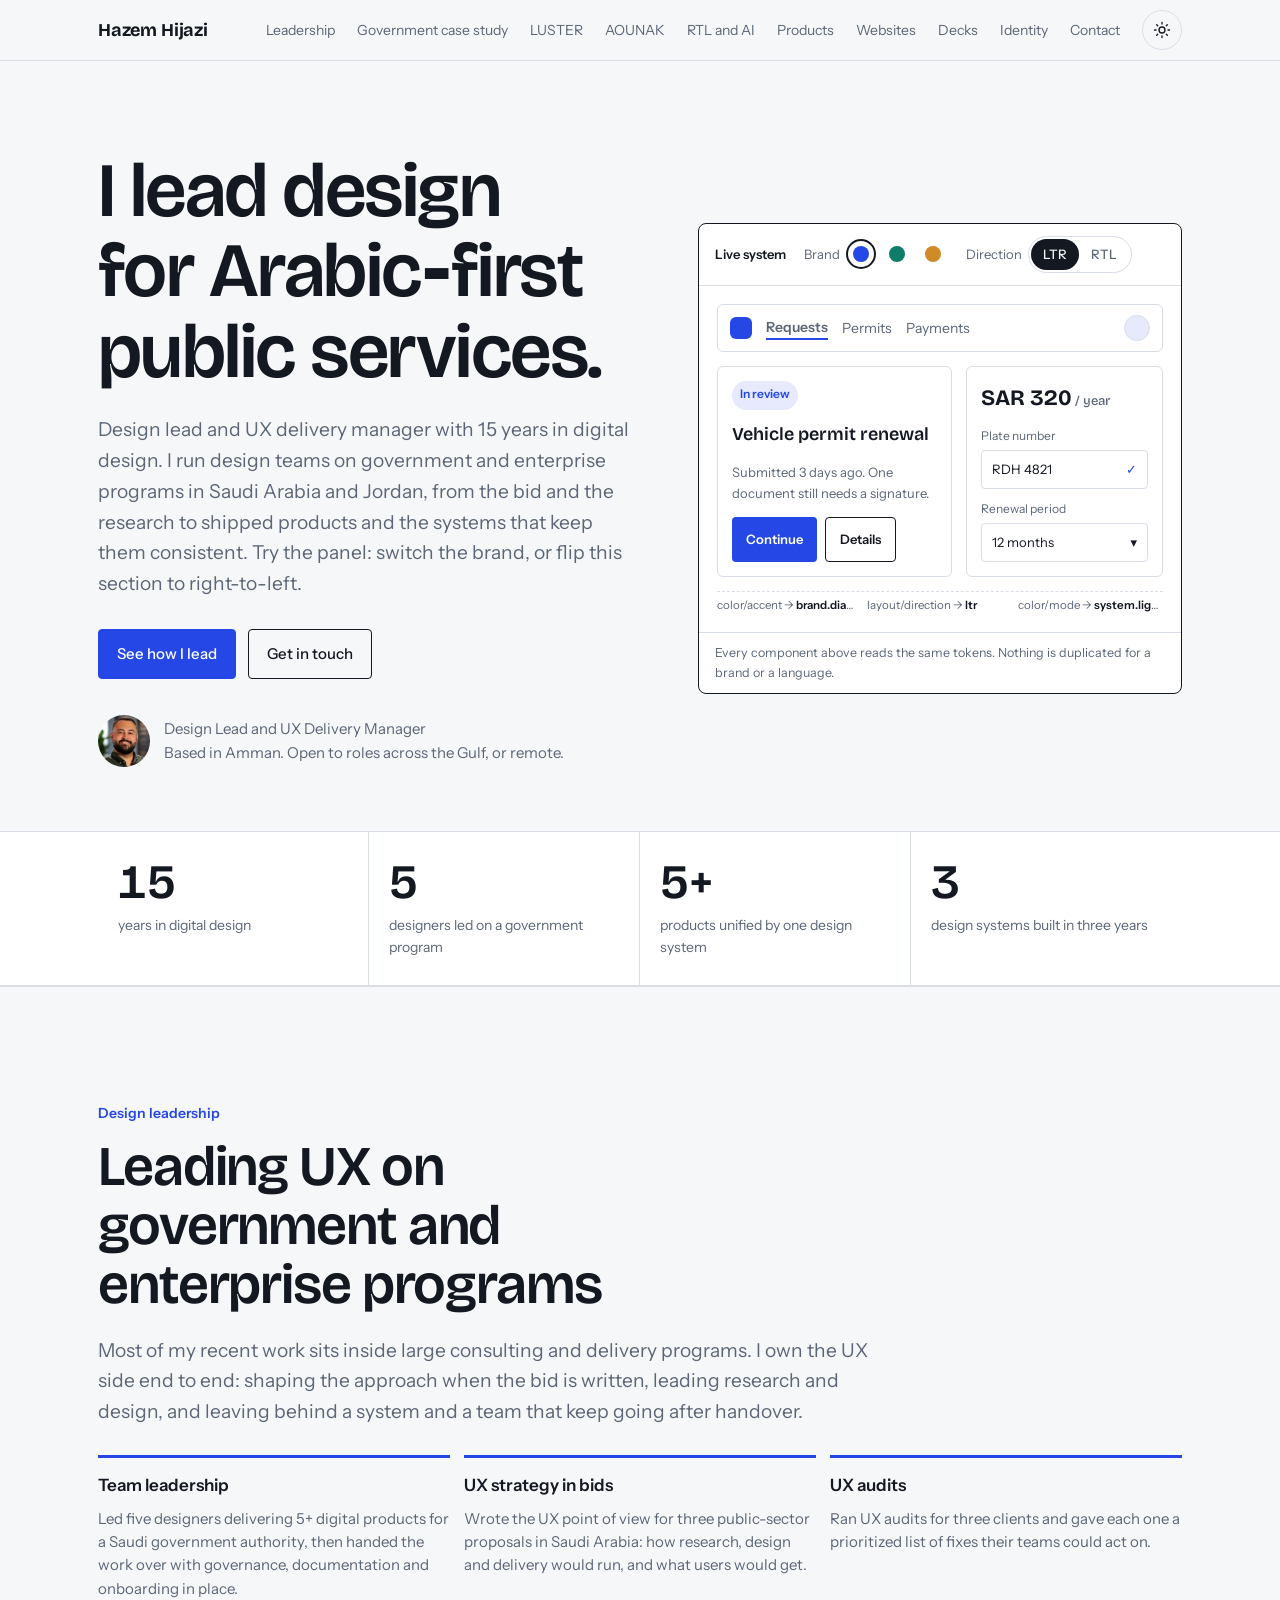
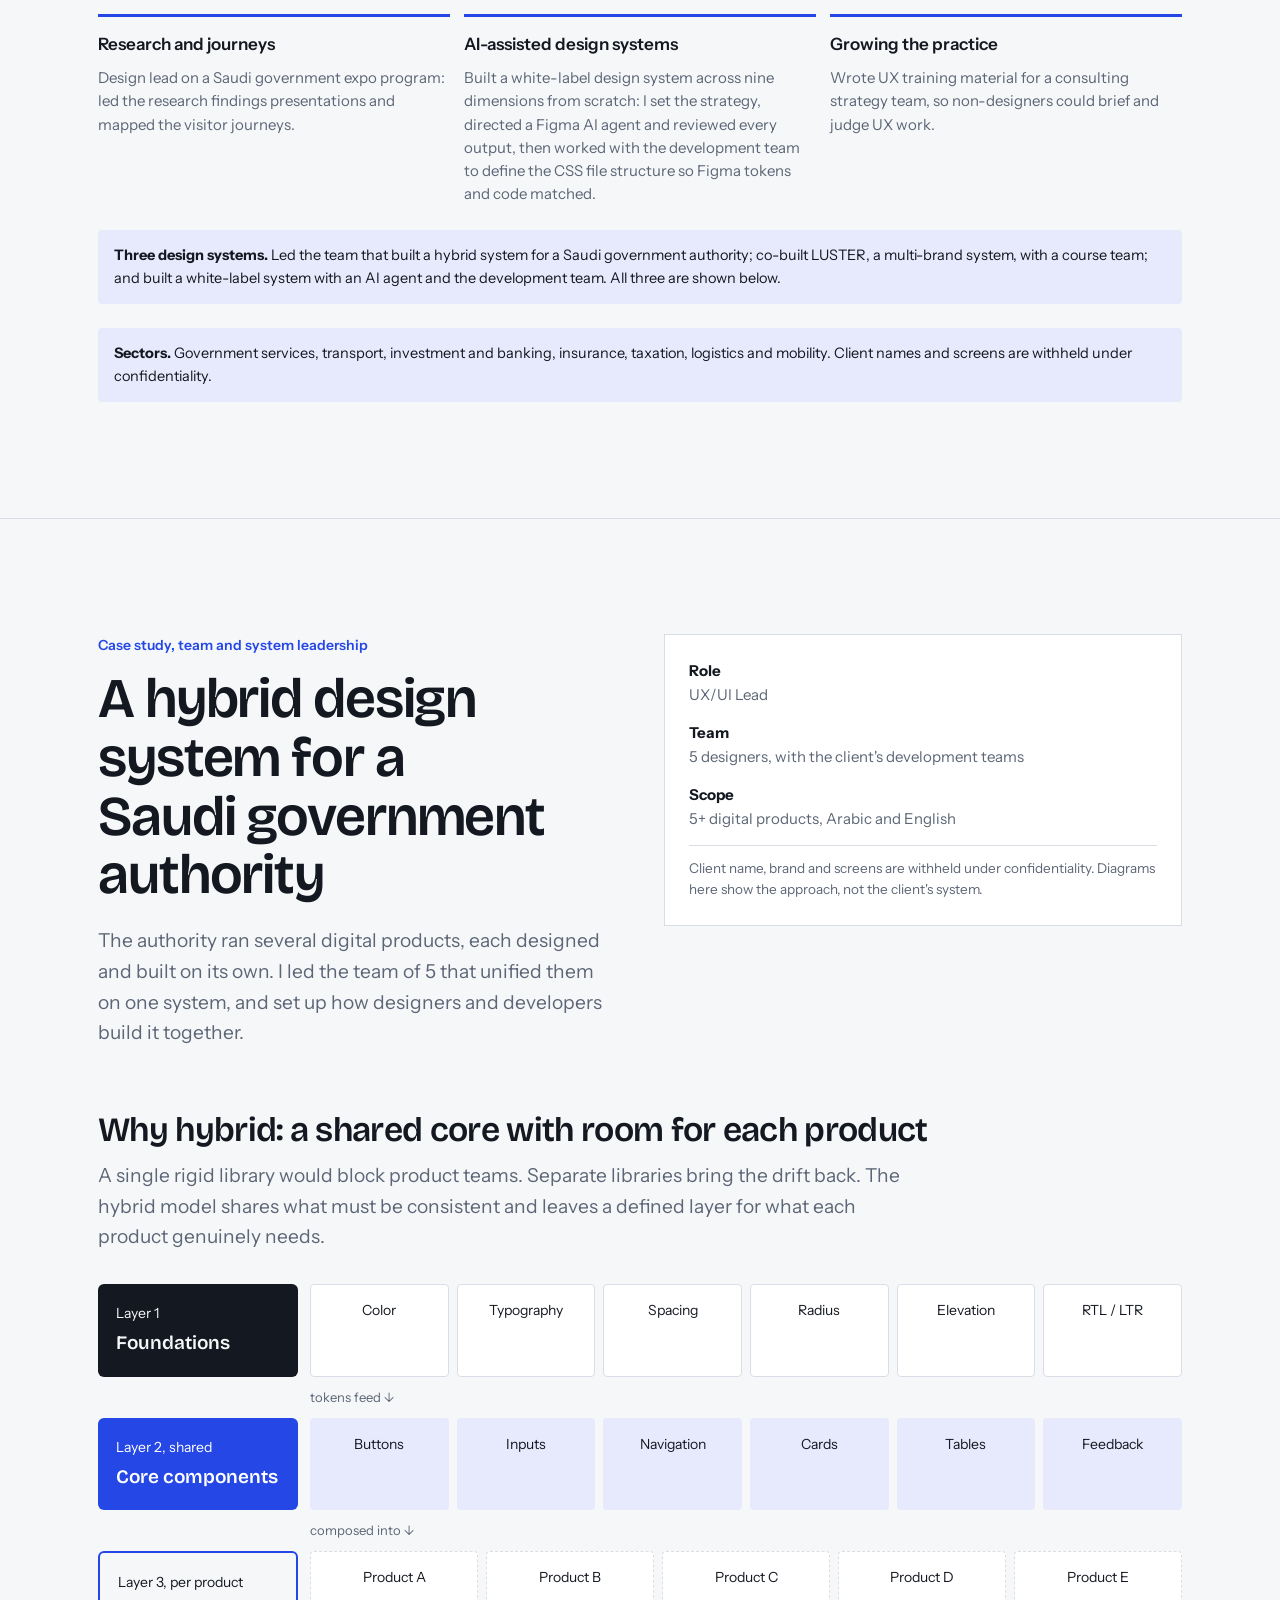
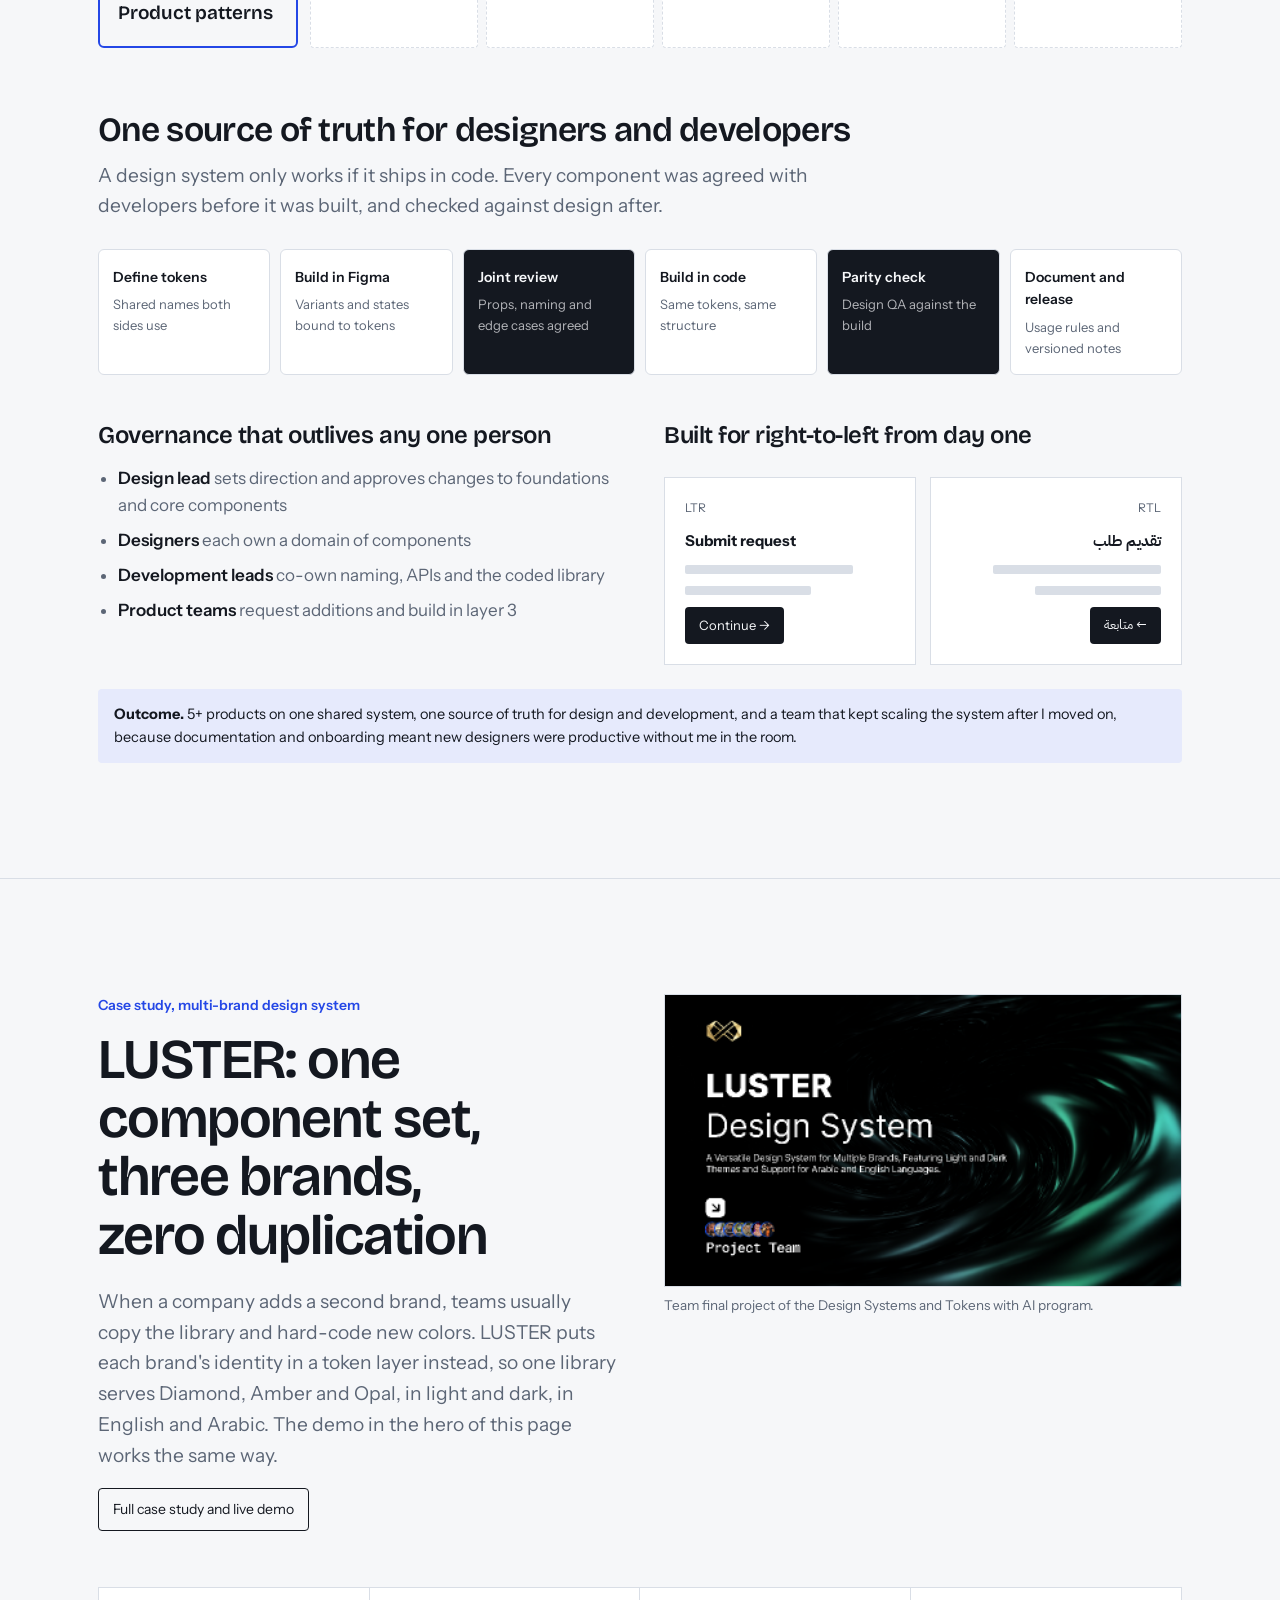
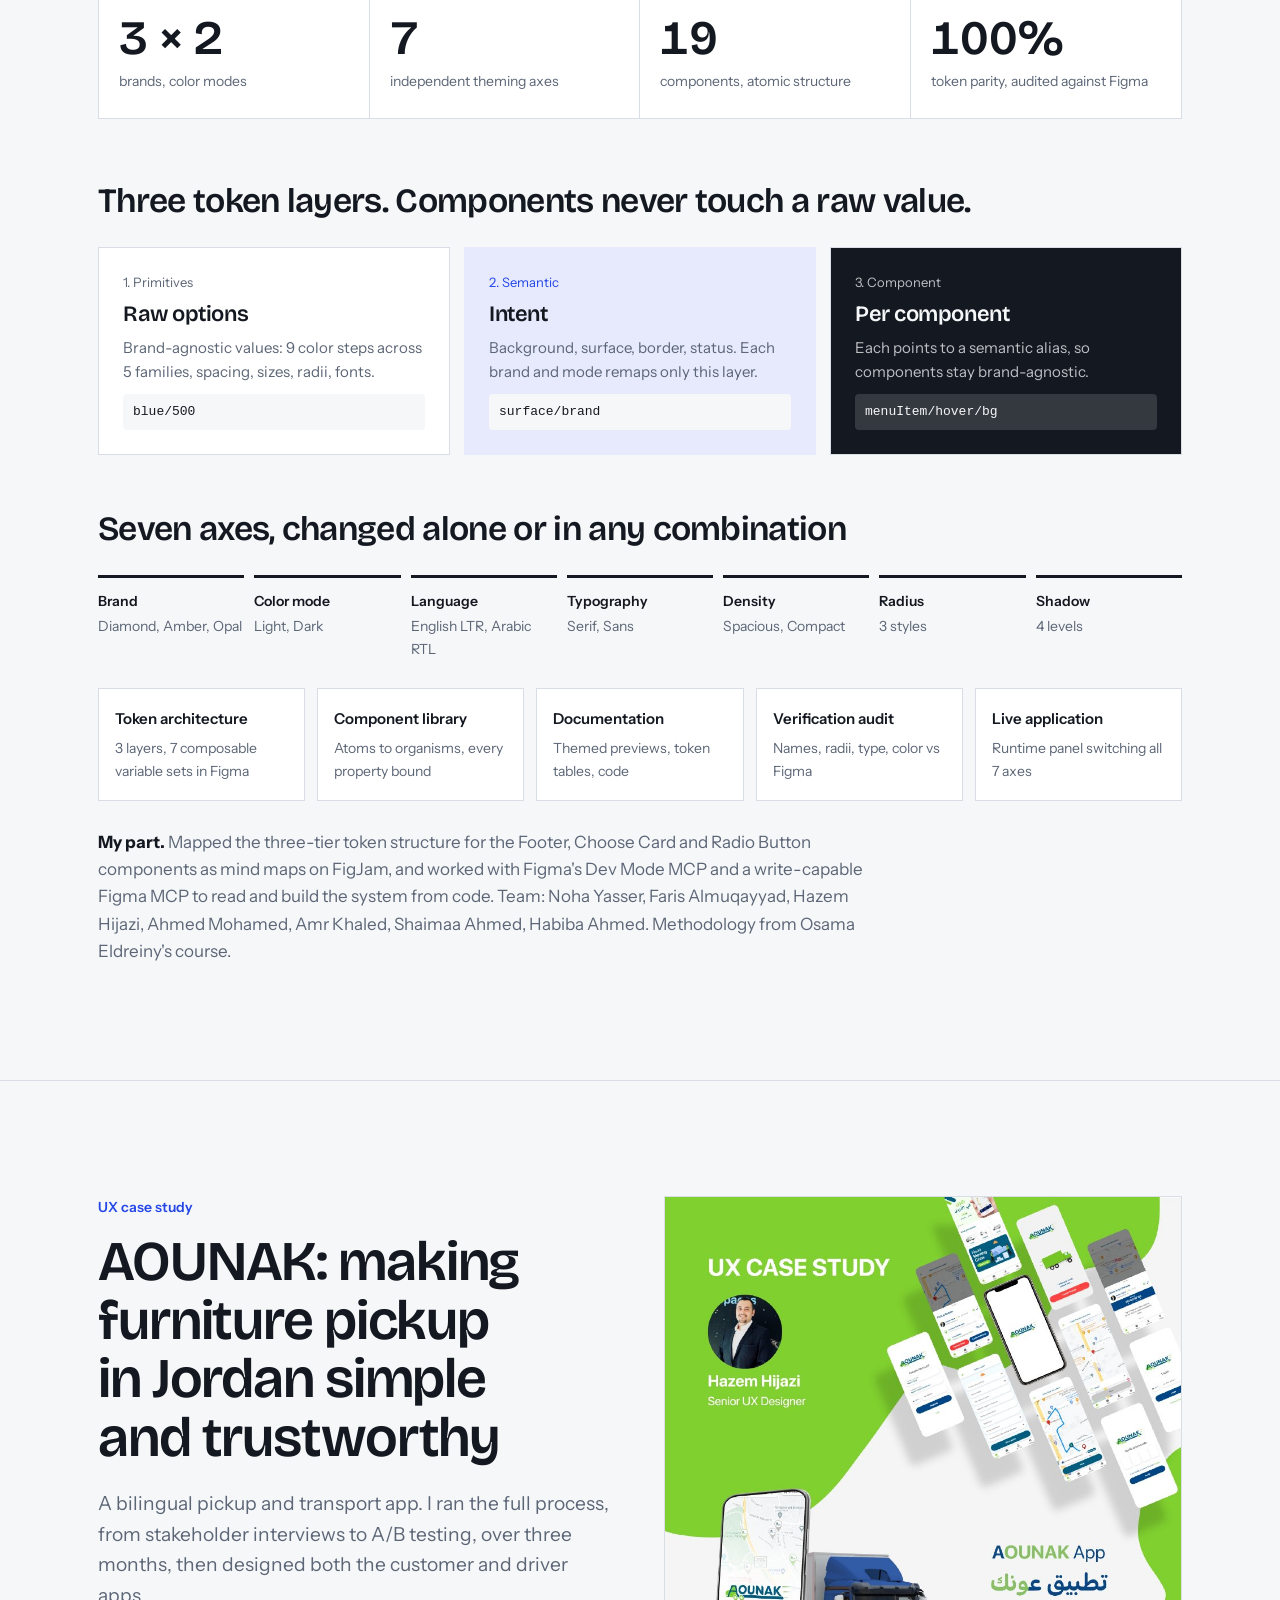
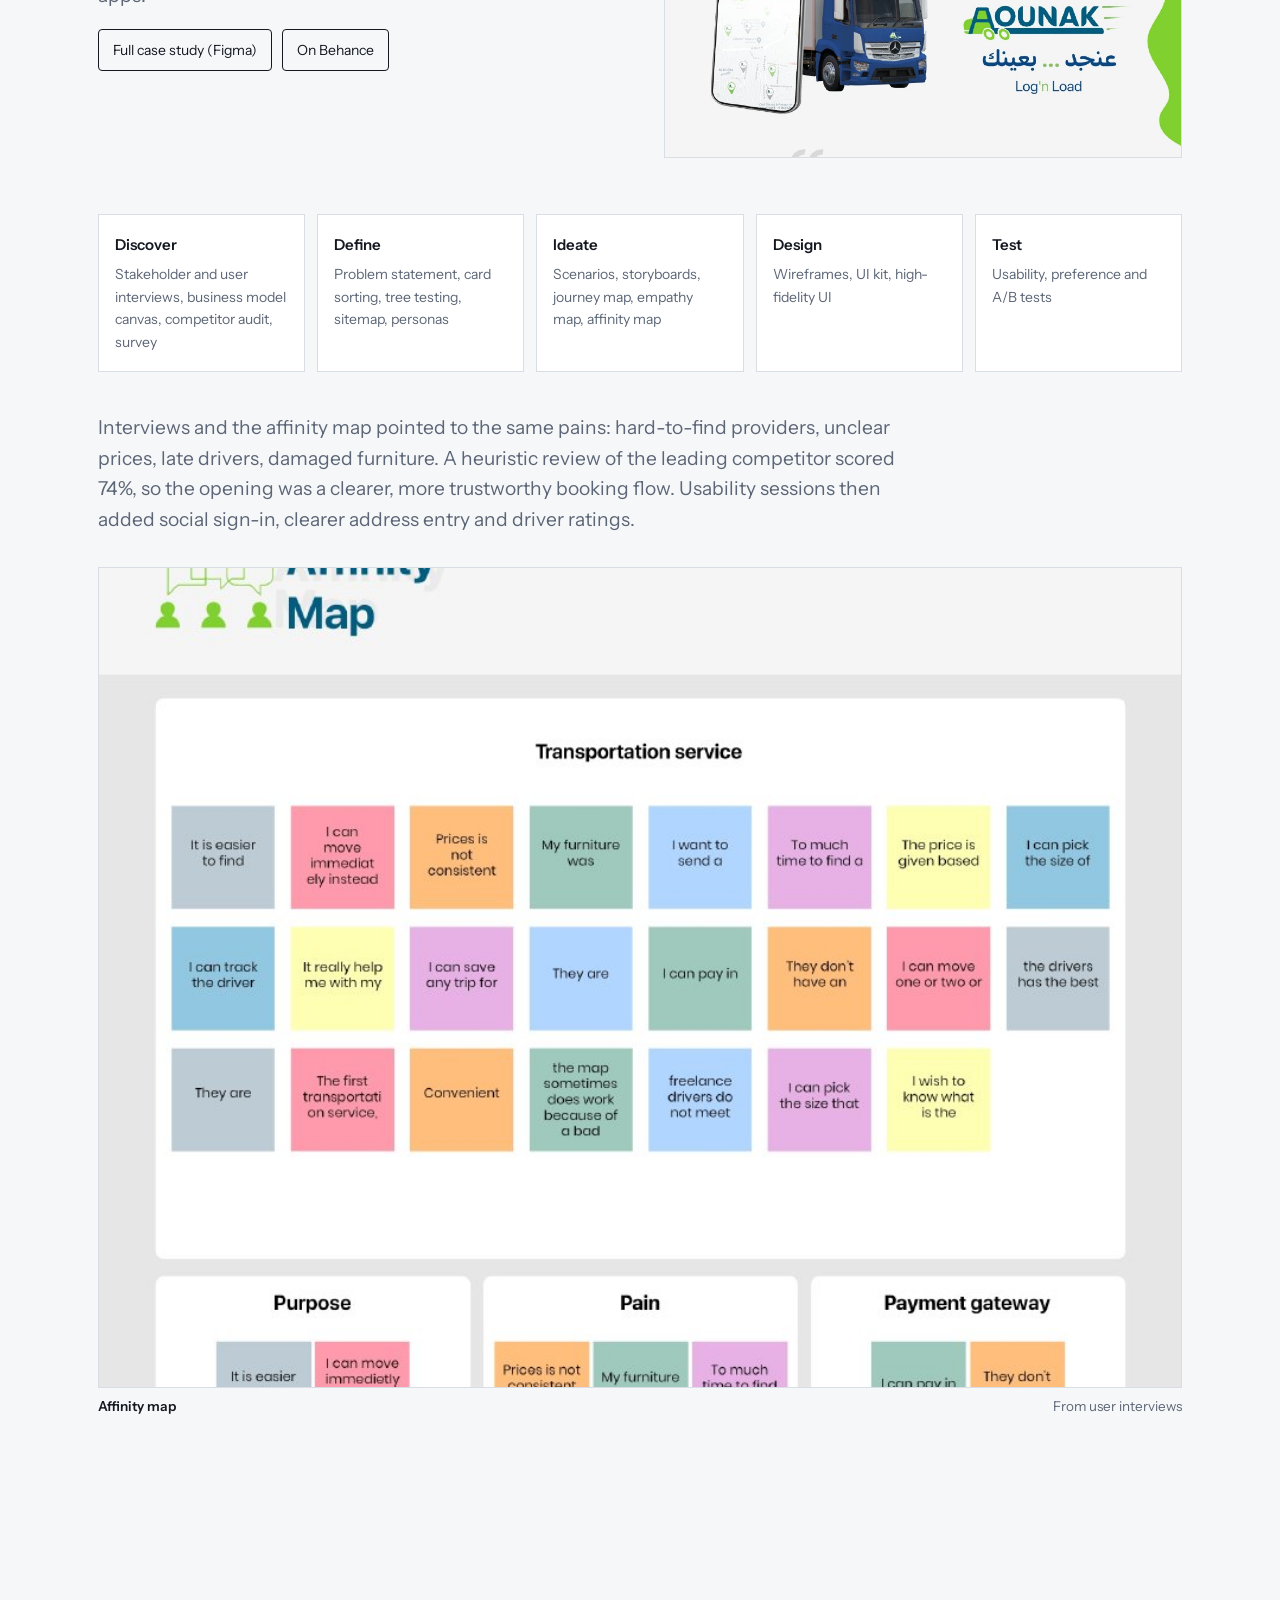
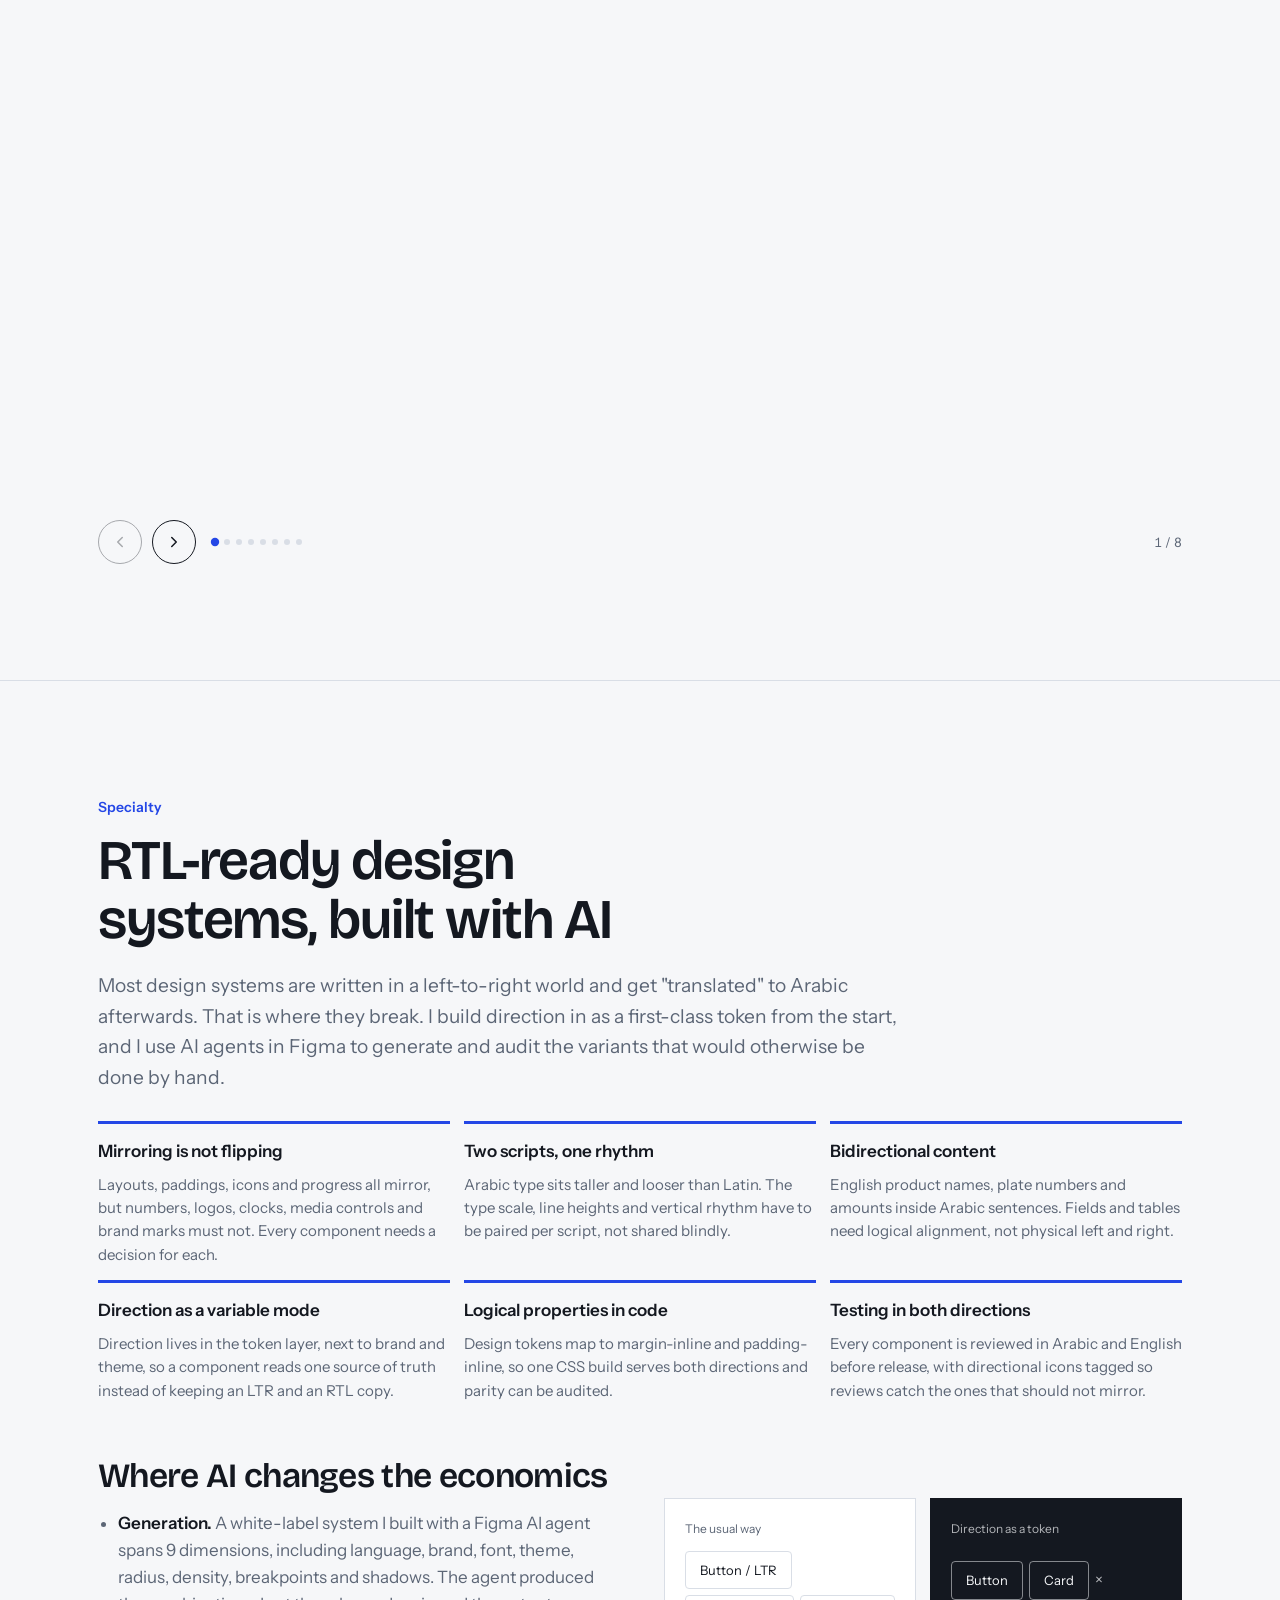
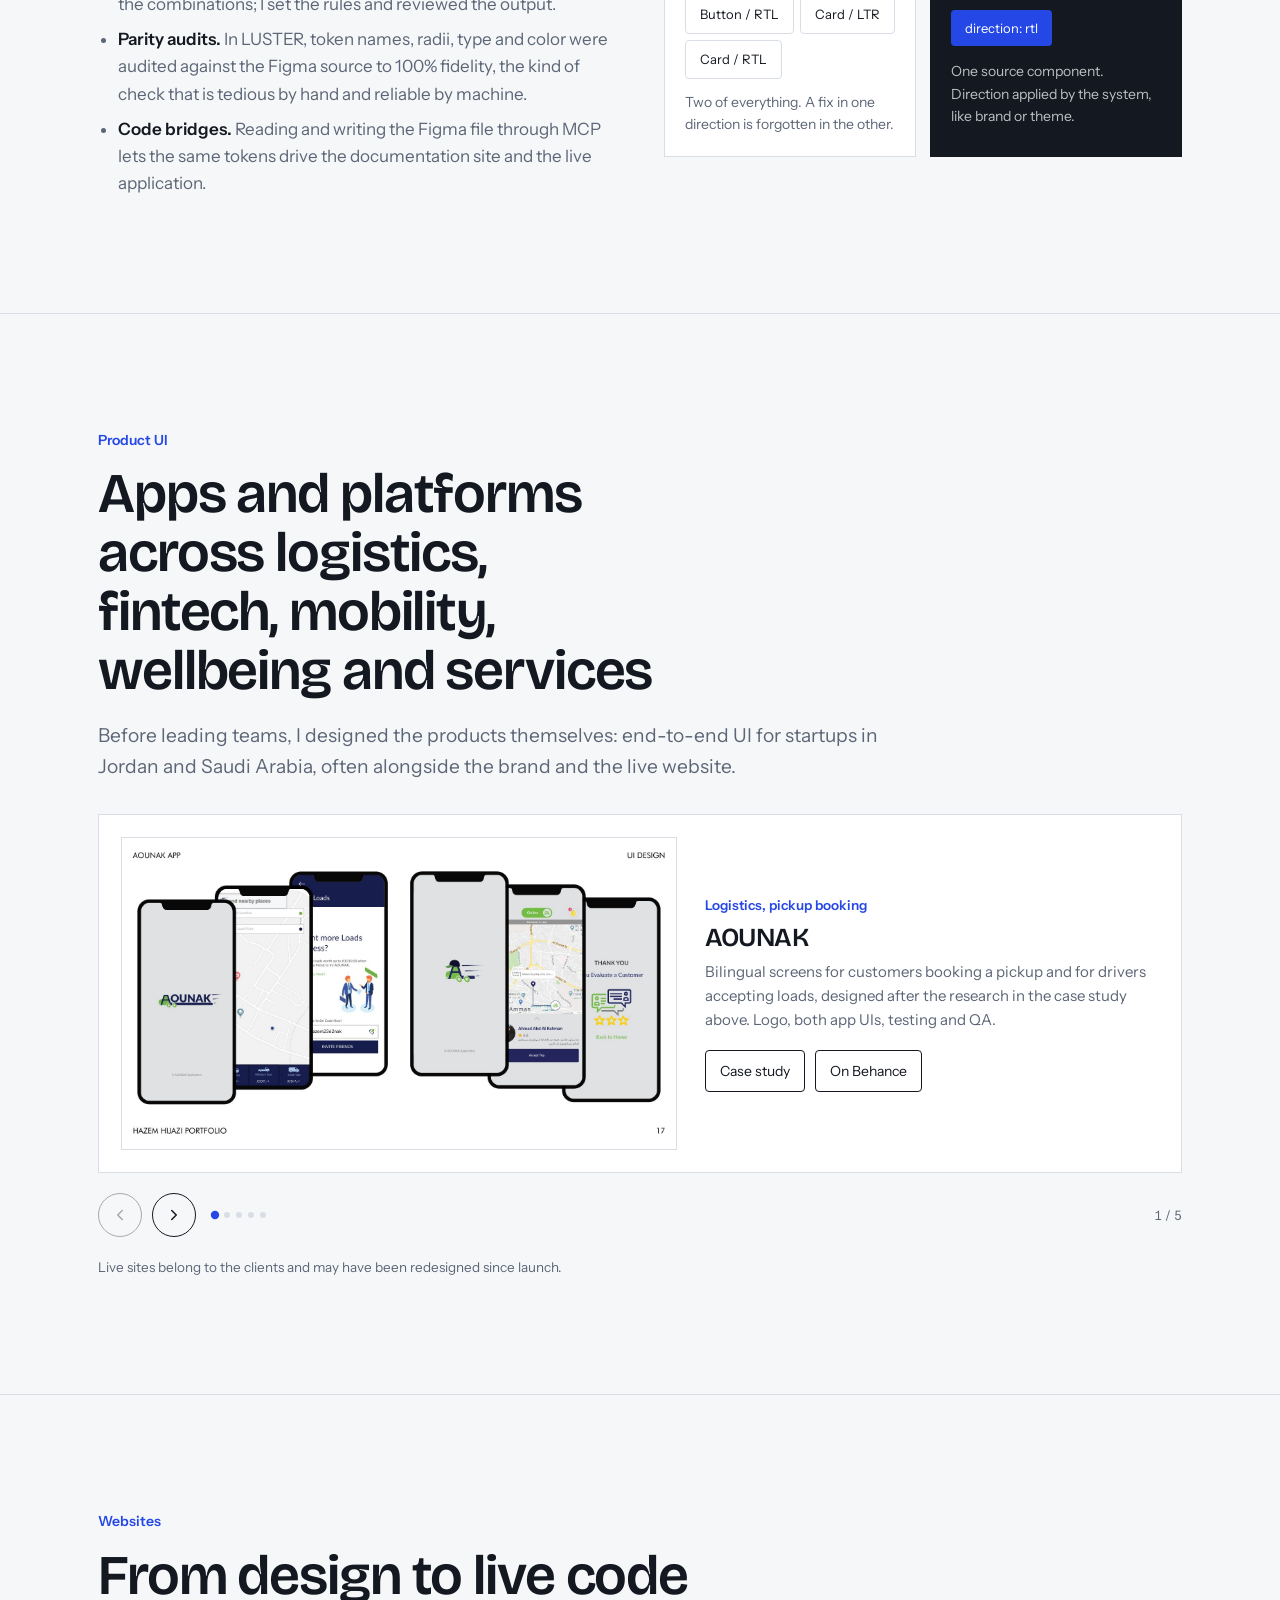
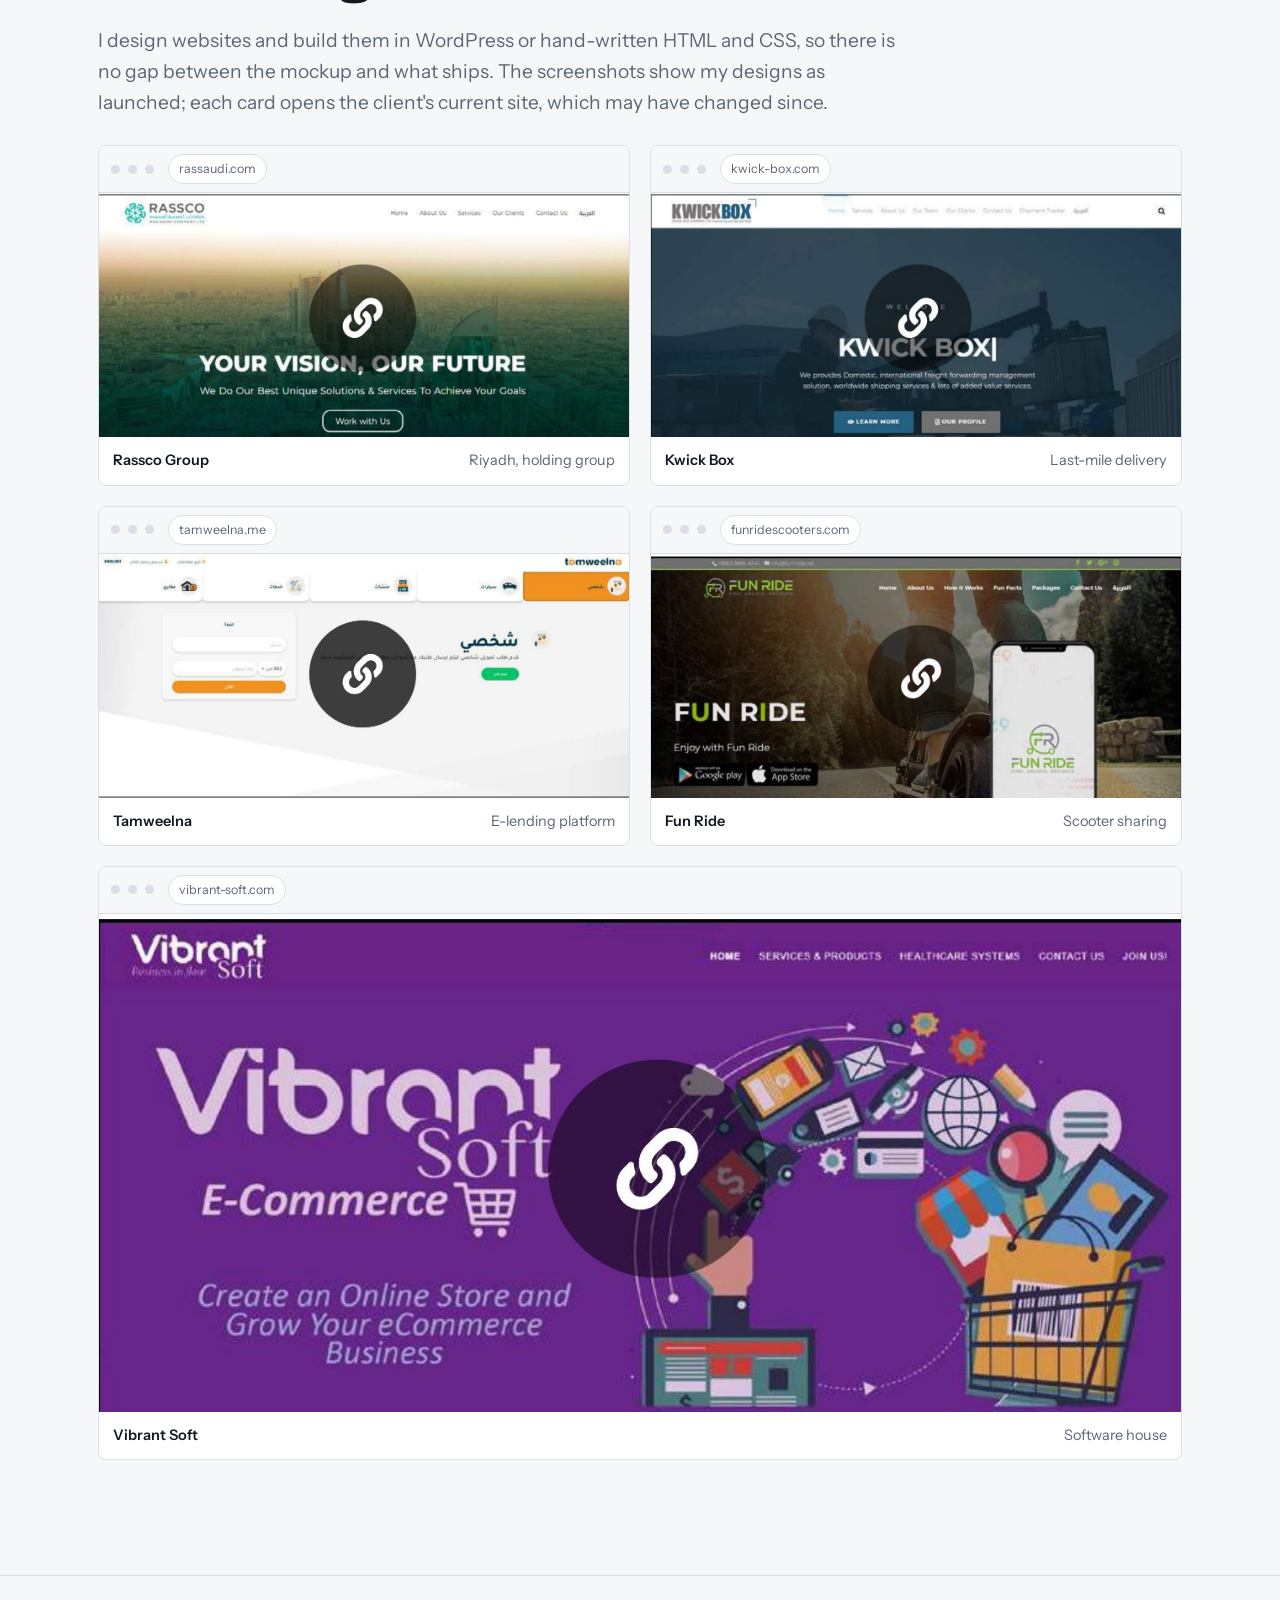
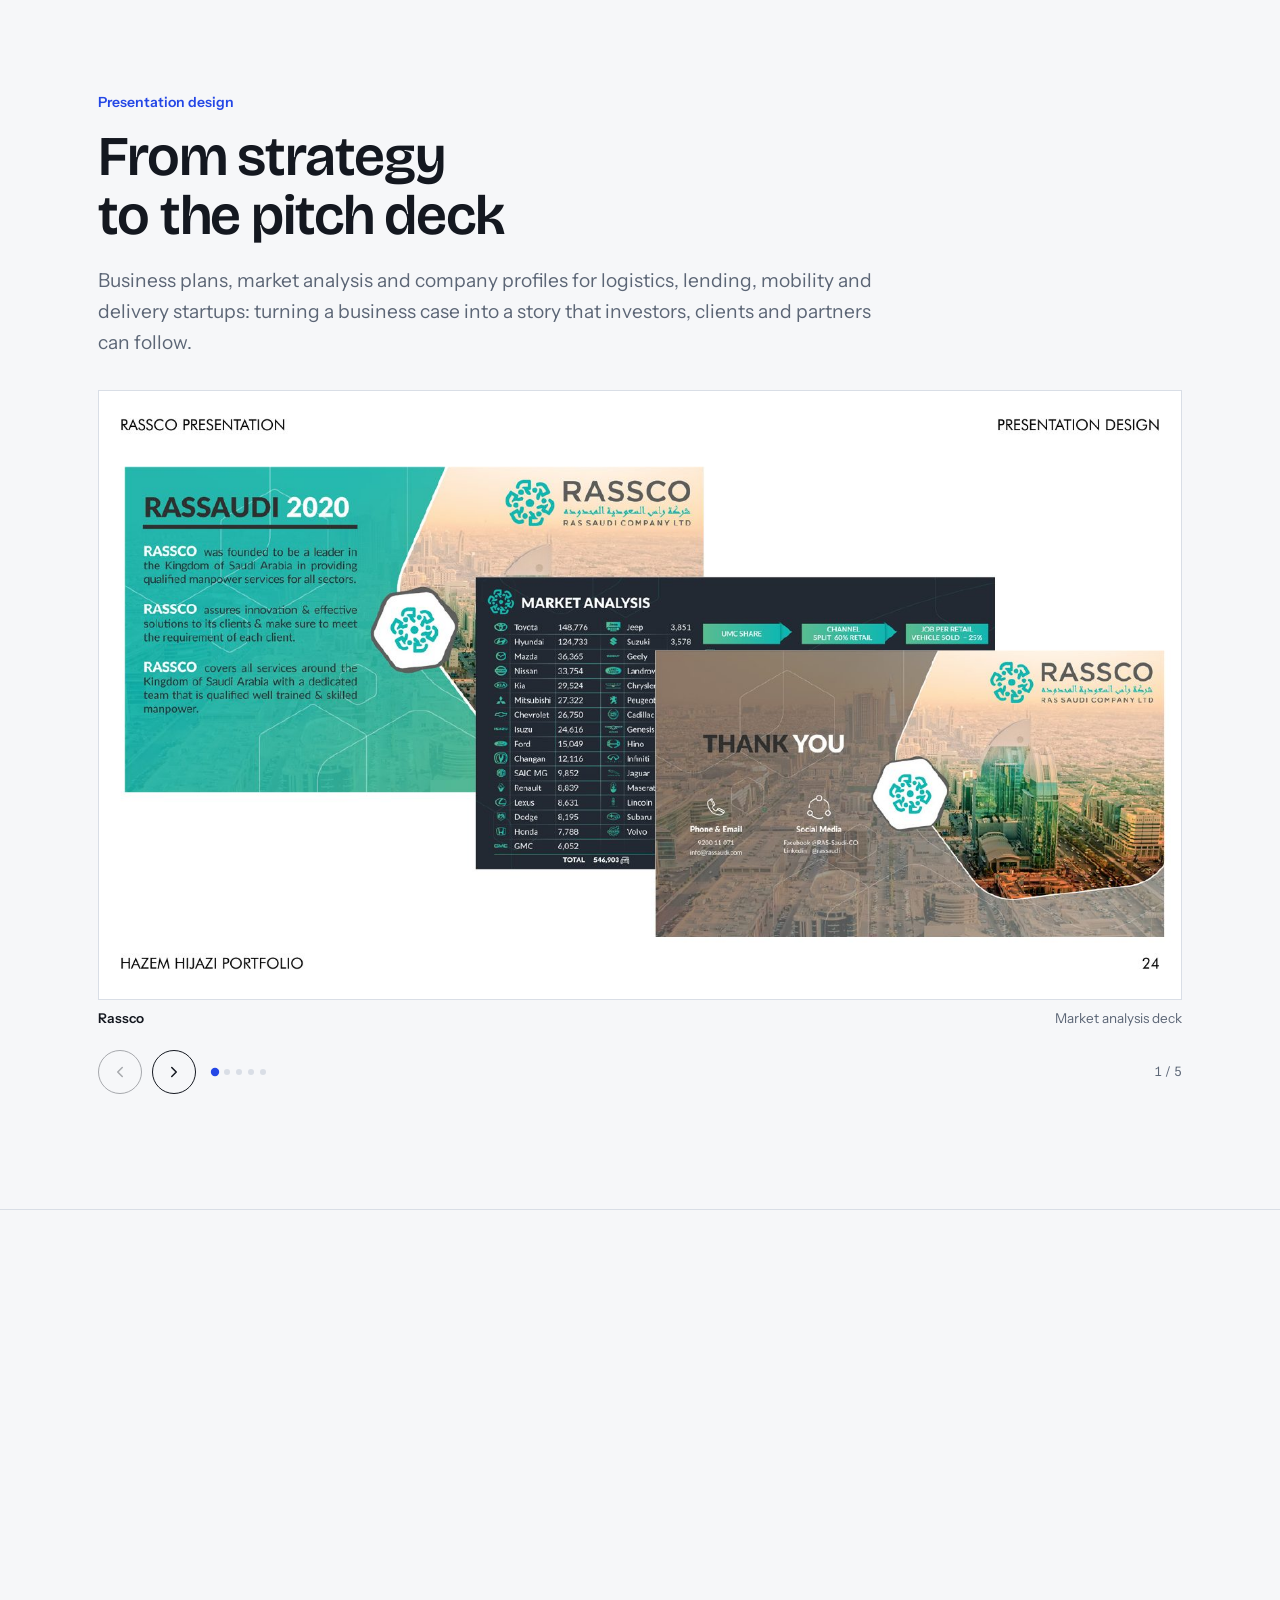
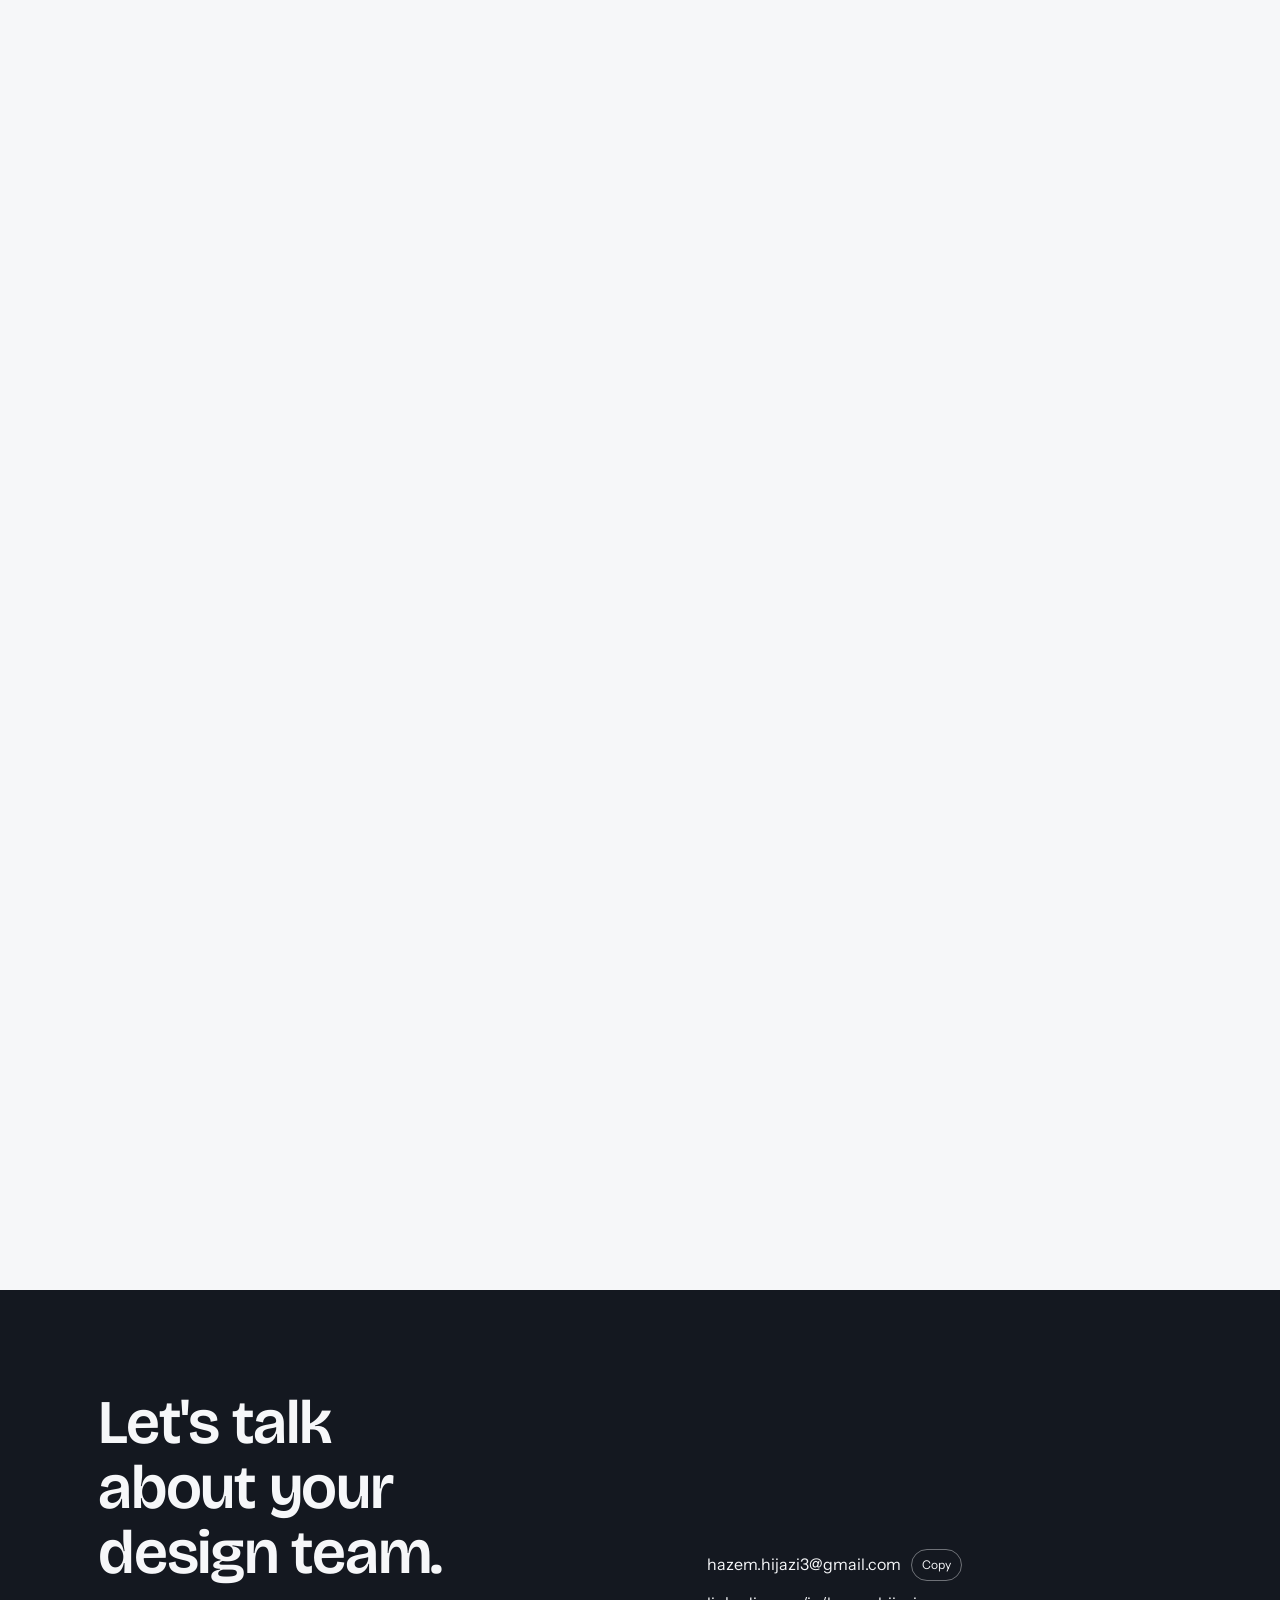
==== index.html @ 0233838b "Add files via upload" ====
<!doctype html>
<html lang="en">
<head>
<meta charset="utf-8">
<meta name="viewport" content="width=device-width,initial-scale=1">
<title>Hazem Hijazi</title>

<link rel="preconnect" href="https://fonts.googleapis.com">
<link rel="stylesheet" href="https://fonts.googleapis.com/css2?family=Bricolage+Grotesque:opsz,wght@12..96,400;12..96,500;12..96,600;12..96,700&family=Instrument+Sans:ital,wght@0,400;0,500;0,600;1,400&family=IBM+Plex+Sans+Arabic:wght@400;500;600;700&display=swap">
<style>
/* Layout: one continuous scroll. The hero is a live design system: brand and direction switch there and
   re-theme the page's tokens. Everything else is quiet editorial layout on a cool paper ground. */
:root{
  --bg:#F6F7F9; --surface:#FFFFFF; --ink:#141820; --muted:#5C6676; --line:#D9DEE6; --line-strong:#141820;
  --accent:#2447E6; --accent-ink:#FFFFFF; --accent-soft:#E6EAFC;
  --display:'Bricolage Grotesque','Instrument Sans',system-ui,sans-serif;
  --body:'Instrument Sans',system-ui,-apple-system,'Segoe UI',sans-serif;
  --ar:'IBM Plex Sans Arabic','Noto Sans Arabic',system-ui,sans-serif;
  --radius:4px; --ease:cubic-bezier(.2,.7,.2,1);
}
:root[data-brand="opal"]{--accent:#0E7C6B;--accent-soft:#DDF1EC}
:root[data-brand="amber"]{--accent:#A65A00;--accent-soft:#F7E8D2}
@media (prefers-color-scheme: dark){
  :root:not([data-theme="light"]){--bg:#0D1015;--surface:#151920;--ink:#ECEFF3;--muted:#9AA4B2;--line:#283040;--line-strong:#ECEFF3;--accent:#7D93FF;--accent-ink:#0D1015;--accent-soft:#1B2340;color-scheme:dark}
  :root:not([data-theme="light"])[data-brand="opal"]{--accent:#4CCBB4;--accent-soft:#12302B}
  :root:not([data-theme="light"])[data-brand="amber"]{--accent:#F0B45A;--accent-soft:#33260F}
}
:root[data-theme="dark"]{--bg:#0D1015;--surface:#151920;--ink:#ECEFF3;--muted:#9AA4B2;--line:#283040;--line-strong:#ECEFF3;--accent:#7D93FF;--accent-ink:#0D1015;--accent-soft:#1B2340;color-scheme:dark}
:root[data-theme="dark"][data-brand="opal"]{--accent:#4CCBB4;--accent-soft:#12302B}
:root[data-theme="dark"][data-brand="amber"]{--accent:#F0B45A;--accent-soft:#33260F}

*{box-sizing:border-box}
html{scroll-behavior:smooth;scroll-padding-top:72px}
body{margin:0;background:var(--bg);color:var(--ink);font-family:var(--body);font-size:17px;line-height:1.6;-webkit-font-smoothing:antialiased;overflow-x:hidden;transition:background .5s var(--ease),color .5s var(--ease)}
:lang(ar){font-family:var(--ar)}
h1,h2,h3{font-family:var(--display);font-weight:600;letter-spacing:-.02em;line-height:1.05;margin:0;text-wrap:balance}
h1:lang(ar),h2:lang(ar),h3:lang(ar){font-family:var(--ar);letter-spacing:0;line-height:1.3}
p{margin:0}
a{color:inherit}
img{max-width:100%;display:block}
button{font:inherit;color:inherit;background:none;border:0;padding:0;cursor:pointer}
:focus-visible{outline:2px solid var(--accent);outline-offset:3px}
.wrap{max-width:1180px;margin-inline:auto;padding-inline:clamp(16px,4vw,48px)}
section{padding-block:clamp(64px,9vw,128px);border-top:1px solid var(--line)}
.lede{font-size:clamp(17px,1.5vw,20px);line-height:1.6;color:var(--muted);max-width:62ch}
.kicker{font-size:14px;font-weight:600;color:var(--accent);margin-bottom:14px}
.h2{font-size:clamp(32px,4.4vw,56px);max-width:18ch;margin-bottom:20px}
.h3{font-size:clamp(24px,2.8vw,34px)}
.grid2{display:grid;grid-template-columns:repeat(2,minmax(0,1fr));gap:48px;align-items:start}
@media (max-width:860px){.grid2{grid-template-columns:1fr;gap:32px}}
.frame{border:1px solid var(--line);background:var(--surface)}
.btn{display:inline-flex;align-items:center;gap:8px;padding:12px 18px;border:1px solid var(--line-strong);border-radius:var(--radius);font-weight:500;text-decoration:none;font-size:15px;min-height:44px;transition:background .25s var(--ease),color .25s var(--ease)}
.btn:hover{background:var(--ink);color:var(--bg)}
.btn.fill{background:var(--accent);color:var(--accent-ink);border-color:var(--accent)}
.btn.fill:hover{filter:brightness(.92)}
.links{display:flex;gap:10px;flex-wrap:wrap;margin-top:18px}
.links a{font-size:14px;padding:9px 14px;border:1px solid var(--line-strong);border-radius:var(--radius);text-decoration:none;min-height:40px;display:inline-flex;align-items:center;transition:background .2s,color .2s}
.links a:hover{background:var(--ink);color:var(--bg)}
.bul{margin:16px 0 0;padding-inline-start:20px;color:var(--muted);display:grid;gap:8px}
.bul b{color:var(--ink);font-weight:600}
.note{margin-top:24px;padding:14px 16px;background:var(--accent-soft);border-radius:var(--radius);font-size:14.5px;color:var(--ink)}

/* nav */
.nav{position:sticky;top:env(safe-area-inset-top,0px);z-index:20;background:color-mix(in srgb,var(--bg) 86%,transparent);backdrop-filter:blur(12px);border-bottom:1px solid var(--line)}
.nav .wrap{display:flex;align-items:center;gap:12px;min-height:60px}
.brand{font-family:var(--display);font-weight:700;font-size:18px;text-decoration:none;letter-spacing:-.01em;white-space:nowrap}
.nav ul{display:flex;gap:2px;list-style:none;margin:0;padding:0;margin-inline-start:auto;overflow-x:auto;scrollbar-width:none;min-width:0;-webkit-overflow-scrolling:touch}
.nav ul::-webkit-scrollbar{display:none}
.nav li a{display:block;padding:8px 10px;font-size:14px;text-decoration:none;color:var(--muted);border-radius:var(--radius);white-space:nowrap}
.nav li a:hover,.nav li a[aria-current]{color:var(--ink);background:var(--accent-soft)}
.theme{width:40px;height:40px;border:1px solid var(--line);border-radius:50%;display:grid;place-items:center;flex-shrink:0}
.theme svg{width:18px;height:18px;stroke:currentColor;fill:none;stroke-width:1.8;stroke-linecap:round;stroke-linejoin:round}
.theme .moon{display:none}
:root[data-theme="dark"] .theme .sun{display:none}:root[data-theme="dark"] .theme .moon{display:block}
@media (prefers-color-scheme: dark){:root:not([data-theme="light"]) .theme .sun{display:none}:root:not([data-theme="light"]) .theme .moon{display:block}}
.progress{position:absolute;left:0;bottom:-1px;height:2px;background:var(--accent);width:0;transition:width .1s linear}

/* hero */
.hero{border-top:0;padding-block:clamp(48px,7vw,100px) clamp(40px,5vw,72px)}
.hero .wrap{display:grid;grid-template-columns:1.05fr .95fr;gap:clamp(28px,5vw,72px);align-items:center}
@media (max-width:960px){.hero .wrap{grid-template-columns:1fr}}
.hero h1{font-size:clamp(38px,6vw,82px);max-width:12ch}
.hero h1 .w{display:inline-block;animation:rise .9s var(--ease) both}
.hero h1 .w:nth-child(2){animation-delay:.08s}.hero h1 .w:nth-child(3){animation-delay:.16s}.hero h1 .w:nth-child(4){animation-delay:.24s}.hero h1 .w:nth-child(5){animation-delay:.32s}.hero h1 .w:nth-child(6){animation-delay:.4s}.hero h1 .w:nth-child(7){animation-delay:.48s}
@keyframes rise{from{opacity:0;transform:translateY(24px)}to{opacity:1;transform:none}}
.hero .lede{margin-top:22px}
.hero .cta{display:flex;gap:12px;flex-wrap:wrap;margin-top:30px}
.me{display:flex;align-items:center;gap:14px;margin-top:36px;color:var(--muted);font-size:15px}
.me img{width:52px;height:52px;border-radius:50%;object-fit:cover}

/* live system panel: the control bar never flips; only .flip does */
.sys{border:1px solid var(--line-strong);background:var(--surface);border-radius:8px;overflow:hidden;animation:rise 1s .35s var(--ease) both;min-width:0}
.sys-bar{display:flex;flex-wrap:wrap;align-items:center;gap:10px 18px;padding:12px 16px;border-bottom:1px solid var(--line);font-size:13px;color:var(--muted)}
.sys-bar b{color:var(--ink);font-weight:600}
.axis{display:flex;align-items:center;gap:6px}
.sw{width:30px;height:30px;border-radius:50%;border:2px solid transparent;display:grid;place-items:center;transition:transform .2s var(--ease)}
.sw i{width:16px;height:16px;border-radius:50%;display:block}
.sw[aria-pressed="true"]{border-color:var(--ink)}
.sw:hover{transform:scale(1.1)}
.seg{display:inline-flex;border:1px solid var(--line);border-radius:999px;padding:2px}
.seg button{padding:5px 12px;border-radius:999px;font-size:13px;font-weight:500;color:var(--muted);min-height:30px}
.seg button[aria-pressed="true"]{background:var(--ink);color:var(--bg)}
.flip{transition:opacity .25s var(--ease)}
.flip.swap{opacity:0}
.sys-body{padding:18px;display:grid;gap:14px}
.ui-nav{display:flex;align-items:center;gap:14px;padding:10px 12px;border:1px solid var(--line);border-radius:6px;font-size:14px}
.ui-nav .logo{width:22px;height:22px;background:var(--accent);border-radius:6px;flex-shrink:0}
.ui-nav span{color:var(--muted)}
.ui-nav span.on{color:var(--ink);font-weight:600;border-bottom:2px solid var(--accent)}
.ui-nav .avatar{margin-inline-start:auto;width:26px;height:26px;border-radius:50%;background:var(--accent-soft);border:1px solid var(--line);flex-shrink:0}
.ui-row{display:grid;grid-template-columns:1.2fr 1fr;gap:14px}
@media (max-width:480px){.ui-row{grid-template-columns:1fr}}
.ui-card{border:1px solid var(--line);border-radius:6px;padding:14px;display:grid;gap:10px;min-width:0}
.ui-card .tag{display:inline-block;font-size:12px;font-weight:600;padding:3px 8px;border-radius:999px;background:var(--accent-soft);color:var(--accent);width:max-content}
.ui-card h4{margin:0;font-family:var(--display);font-size:18px;font-weight:600}
.ui-card h4:lang(ar){font-family:var(--ar)}
.ui-card p{font-size:13px;color:var(--muted)}
.ui-card .price{font-family:var(--display);font-size:22px;font-weight:700;font-variant-numeric:tabular-nums}
.ui-btn{display:inline-flex;align-items:center;justify-content:center;gap:6px;background:var(--accent);color:var(--accent-ink);border-radius:var(--radius);padding:9px 14px;font-size:13px;font-weight:600;width:max-content}
.ui-btn.ghost{background:transparent;color:var(--ink);border:1px solid var(--line-strong)}
.ui-field{display:grid;gap:5px;font-size:12px;color:var(--muted)}
.ui-field div{border:1px solid var(--line);border-radius:var(--radius);padding:8px 10px;font-size:13px;color:var(--ink);display:flex;justify-content:space-between}
.ui-field div b{color:var(--accent)}
.toks{display:grid;grid-template-columns:repeat(3,minmax(0,1fr));gap:6px;font-size:11.5px;color:var(--muted);padding-top:4px;border-top:1px dashed var(--line)}
.toks span{overflow:hidden;text-overflow:ellipsis;white-space:nowrap}
.toks em{font-style:normal;color:var(--ink);font-weight:600}
.sys-foot{padding:10px 16px;border-top:1px solid var(--line);font-size:12.5px;color:var(--muted)}
.chip-ar{display:none}
[dir="rtl"] .chip-en{display:none}[dir="rtl"] .chip-ar{display:inline}

/* proof strip */
.proof{border-top:1px solid var(--line);border-bottom:1px solid var(--line);background:var(--surface)}
.proof .wrap{display:grid;grid-template-columns:repeat(4,minmax(0,1fr))}
@media (max-width:760px){.proof .wrap{grid-template-columns:repeat(2,minmax(0,1fr))}}
.stat{padding:26px 20px;border-inline-end:1px solid var(--line)}
.stat:last-child{border-inline-end:0}
@media (max-width:760px){.stat:nth-child(2){border-inline-end:0}.stat:nth-child(1),.stat:nth-child(2){border-bottom:1px solid var(--line)}}
.stat b{display:block;font-family:var(--display);font-size:clamp(32px,4vw,48px);font-weight:600;line-height:1;font-variant-numeric:tabular-nums}
.stat span{display:block;margin-top:8px;font-size:14px;color:var(--muted)}

/* diagrams */
.layers{display:grid;gap:10px;margin-top:32px}
.layer{display:grid;grid-template-columns:200px 1fr;gap:12px;align-items:stretch}
@media (max-width:640px){.layer{grid-template-columns:1fr}}
.layer .name{padding:18px;border-radius:6px;display:grid;align-content:center;gap:4px;font-size:14px}
.layer .name b{font-family:var(--display);font-size:19px;font-weight:600;display:block}
.layer .cells{display:grid;grid-template-columns:repeat(auto-fit,minmax(110px,1fr));gap:8px}
.layer .cells div{padding:14px 10px;text-align:center;font-size:14px;border:1px solid var(--line);border-radius:var(--radius);background:var(--surface)}
.l1 .name{background:var(--ink);color:var(--bg)}
.l2 .name{background:var(--accent);color:var(--accent-ink)}
.l2 .cells div{background:var(--accent-soft);border-color:transparent}
.l3 .name{border:2px solid var(--accent)}
.l3 .cells div{border-style:dashed}
.arrow{font-size:13px;color:var(--muted);padding-inline-start:212px}
@media (max-width:640px){.arrow{padding-inline-start:0}}
.loop{display:grid;grid-template-columns:repeat(6,minmax(0,1fr));gap:10px;margin-top:28px}
@media (max-width:900px){.loop{grid-template-columns:repeat(3,minmax(0,1fr))}}
@media (max-width:520px){.loop{grid-template-columns:repeat(2,minmax(0,1fr))}}
.loop div{padding:16px 14px;border-radius:6px;background:var(--surface);border:1px solid var(--line);font-size:14px;display:grid;gap:6px;align-content:start}
.loop div b{font-weight:600}
.loop div small{color:var(--muted);font-size:13px}
.loop .joint{background:var(--ink);color:var(--bg)}
.loop .joint small{color:color-mix(in srgb,var(--bg) 70%,transparent)}
.pair{display:grid;grid-template-columns:repeat(2,minmax(0,1fr));gap:14px;margin-top:28px}
@media (max-width:520px){.pair{grid-template-columns:1fr}}
.pair > div{border:1px solid var(--line);background:var(--surface);padding:20px;display:grid;gap:12px;font-size:15px;min-width:0}
.bar{height:9px;background:var(--line);border-radius:2px}
.mini{display:inline-block;background:var(--ink);color:var(--bg);padding:8px 14px;font-size:13px;border-radius:var(--radius);width:max-content}
.axes{display:grid;grid-template-columns:repeat(7,minmax(0,1fr));gap:10px;margin-top:28px}
@media (max-width:980px){.axes{grid-template-columns:repeat(4,minmax(0,1fr))}}
@media (max-width:560px){.axes{grid-template-columns:repeat(2,minmax(0,1fr))}}
.axes div{border-top:3px solid var(--line-strong);padding-top:12px;font-size:14px}
.axes div b{display:block;font-weight:600;margin-bottom:3px}
.axes div span{color:var(--muted)}
.tiers{display:grid;grid-template-columns:repeat(3,minmax(0,1fr));gap:14px;margin-top:28px}
@media (max-width:760px){.tiers{grid-template-columns:1fr}}
.tier{padding:24px;border:1px solid var(--line);background:var(--surface);display:grid;gap:10px;align-content:start;min-width:0}
.tier h3{font-size:22px}
.tier p{color:var(--muted);font-size:15px}
.tier code{font-family:ui-monospace,SFMono-Regular,Menlo,monospace;font-size:13px;background:var(--bg);padding:8px 10px;border-radius:var(--radius);overflow-wrap:anywhere}
.tier.t2{background:var(--accent-soft);border-color:transparent}
.tier.t3{background:var(--ink);color:var(--bg)}
.tier.t3 p{color:color-mix(in srgb,var(--bg) 75%,transparent)}
.tier.t3 code{background:color-mix(in srgb,var(--bg) 14%,transparent);color:var(--bg)}
.proc{display:grid;grid-template-columns:repeat(5,minmax(0,1fr));gap:12px;margin-top:28px}
@media (max-width:900px){.proc{grid-template-columns:repeat(2,minmax(0,1fr))}}
@media (max-width:480px){.proc{grid-template-columns:1fr}}
.proc div{padding:18px 16px;border:1px solid var(--line);background:var(--surface);font-size:14px;display:grid;gap:6px;align-content:start}
.proc div b{font-weight:600;font-size:15px}
.proc div span{color:var(--muted)}
.chal{display:grid;grid-template-columns:repeat(3,minmax(0,1fr));gap:14px;margin-top:28px}
@media (max-width:860px){.chal{grid-template-columns:1fr}}
.chal div{border-top:3px solid var(--accent);padding-top:14px;display:grid;gap:8px;font-size:15px;align-content:start}
.chal div b{font-weight:600;font-size:17px}
.chal div span{color:var(--muted);line-height:1.55}

/* slider: scroll-snap track + controls, keyboard and touch friendly */
.slider{position:relative;margin-top:28px}
.track{display:flex;gap:16px;overflow-x:auto;scroll-snap-type:x mandatory;scroll-behavior:smooth;scrollbar-width:none;padding-block:4px 6px;-webkit-overflow-scrolling:touch}
.track::-webkit-scrollbar{display:none}
.track > *{flex:0 0 100%;scroll-snap-align:start;margin:0;min-width:0}
.track img{border:1px solid var(--line);background:#fff;width:100%;height:auto;cursor:zoom-in}
.track figcaption{font-size:13.5px;color:var(--muted);margin-top:8px;display:flex;justify-content:space-between;gap:12px}
.track figcaption b{color:var(--ink);font-weight:600}
.ctrl{display:flex;align-items:center;gap:10px;margin-top:14px}
.ctrl button{width:44px;height:44px;border:1px solid var(--line-strong);border-radius:50%;display:grid;place-items:center;transition:background .2s,color .2s}
.ctrl button:hover{background:var(--ink);color:var(--bg)}
.ctrl button:disabled{opacity:.35;cursor:default;background:none;color:inherit}
.ctrl svg{width:18px;height:18px;stroke:currentColor;fill:none;stroke-width:2;stroke-linecap:round;stroke-linejoin:round}
.ctrl .dots{display:flex;gap:6px;margin-inline-start:6px}
.ctrl .dots i{width:6px;height:6px;border-radius:50%;background:var(--line);transition:background .2s,transform .2s}
.ctrl .dots i.on{background:var(--accent);transform:scale(1.4)}
.ctrl .count{margin-inline-start:auto;font-size:13px;color:var(--muted);font-variant-numeric:tabular-nums}
.pcard{display:grid;grid-template-columns:1.1fr .9fr;gap:28px;align-items:center;border:1px solid var(--line);background:var(--surface);padding:22px}
@media (max-width:700px){.pcard{grid-template-columns:1fr}}
.pcard img{border:1px solid var(--line)}
.pcard .role{font-size:13.5px;color:var(--accent);font-weight:600;margin-bottom:8px}
.pcard h3{font-size:26px;margin-bottom:8px}
.pcard p{color:var(--muted);font-size:15px}

/* websites */
.sites{display:grid;grid-template-columns:repeat(2,minmax(0,1fr));gap:20px;margin-top:28px}
@media (max-width:760px){.sites{grid-template-columns:1fr}}
.site{text-decoration:none;display:grid;gap:0;border:1px solid var(--line);background:var(--surface);border-radius:8px;overflow:hidden;transition:transform .3s var(--ease),border-color .2s}
.site:hover{transform:translateY(-3px);border-color:var(--ink)}
.site .chrome{display:flex;align-items:center;gap:8px;padding:8px 12px;border-bottom:1px solid var(--line);background:var(--bg);font-size:12.5px;color:var(--muted)}
.site .chrome i{width:9px;height:9px;border-radius:50%;background:var(--line);display:inline-block}
.site .chrome span{margin-inline-start:6px;padding:4px 10px;border:1px solid var(--line);border-radius:999px;background:var(--surface);overflow:hidden;text-overflow:ellipsis;white-space:nowrap;min-width:0;direction:ltr}
.site img{width:100%;height:auto;aspect-ratio:1260/580;object-fit:cover;object-position:top}
.site .meta{display:flex;justify-content:space-between;gap:12px;padding:12px 14px;font-size:14.5px}
.site .meta b{font-weight:600}
.site .meta span{color:var(--muted)}
.sites > .site:last-child:nth-child(odd){grid-column:1/-1}

/* reveal: visible at rest; JS adds .pre only below the fold and removes it on intersect */
.r{transition:opacity .7s var(--ease),transform .7s var(--ease)}
.r.pre{opacity:0;transform:translateY(22px)}
@media (prefers-reduced-motion:reduce){*{animation:none!important;transition:none!important}.r.pre{opacity:1;transform:none}html{scroll-behavior:auto}.track{scroll-behavior:auto}}

/* footer */
footer{background:var(--ink);color:var(--bg);padding-block:clamp(56px,8vw,100px)}
footer .wrap{display:grid;grid-template-columns:1.2fr 1fr;gap:40px;align-items:end}
@media (max-width:760px){footer .wrap{grid-template-columns:1fr}}
footer h2{font-size:clamp(34px,5vw,62px);max-width:12ch}
footer p{color:color-mix(in srgb,var(--bg) 70%,transparent);margin-top:14px}
.contact{display:grid;gap:10px;font-size:16px}
.contact div{display:flex;align-items:center;gap:10px;flex-wrap:wrap}
.contact a{color:var(--bg);text-decoration:none;border-bottom:1px solid color-mix(in srgb,var(--bg) 40%,transparent)}
.contact button{font-size:12px;padding:5px 10px;border:1px solid color-mix(in srgb,var(--bg) 40%,transparent);border-radius:999px;color:var(--bg)}
.contact button:hover{background:var(--bg);color:var(--ink)}

/* lightbox */
dialog.lb{border:0;padding:0;background:transparent;max-width:min(96vw,1400px);max-height:94vh}
dialog.lb::backdrop{background:rgba(0,0,0,.86)}
dialog.lb img{max-height:88vh;width:auto;max-width:96vw;object-fit:contain;cursor:zoom-out}
dialog.lb figcaption{color:#fff;text-align:center;margin-top:8px;font-size:14px}
</style>

</head>
<body>
<nav class="nav" aria-label="Sections">
  <div class="wrap">
    <a class="brand" href="#top">Hazem Hijazi</a>
    <ul>
      <li><a href="#lead">Leadership</a></li>
      <li><a href="#gov">Government case study</a></li>
      <li><a href="#luster">LUSTER</a></li>
      <li><a href="#aounak">AOUNAK</a></li>
      <li><a href="#rtl">RTL and AI</a></li>
      <li><a href="#products">Products</a></li>
      <li><a href="#web">Websites</a></li>
      <li><a href="#decks">Decks</a></li>
      <li><a href="#brand">Identity</a></li>
      <li><a href="#contact">Contact</a></li>
    </ul>
    <button class="theme" id="theme" type="button" aria-label="Switch between light and dark theme" title="Light / dark">
      <svg class="sun" viewBox="0 0 24 24" aria-hidden="true"><circle cx="12" cy="12" r="4"/><path d="M12 2v2M12 20v2M4.9 4.9l1.4 1.4M17.7 17.7l1.4 1.4M2 12h2M20 12h2M4.9 19.1l1.4-1.4M17.7 6.3l1.4-1.4"/></svg>
      <svg class="moon" viewBox="0 0 24 24" aria-hidden="true"><path d="M21 12.8A9 9 0 1 1 11.2 3a7 7 0 0 0 9.8 9.8z"/></svg>
    </button>
  </div>
  <div class="progress" id="progress"></div>
</nav>

<header class="hero" id="top">
  <div class="wrap">
    <div class="flip" id="flip-text">
      <h1 id="h1" lang="en"><span class="w">I</span> <span class="w">lead</span> <span class="w">design</span> <span class="w">for</span> <span class="w">Arabic‑first</span> <span class="w">public</span> <span class="w">services.</span></h1>
      <p class="lede" id="lede">Design lead and UX delivery manager with 15 years in digital design. I run design teams on government and enterprise programs in Saudi Arabia and Jordan, from the bid and the research to shipped products and the systems that keep them consistent. Try the panel: switch the brand, or flip this section to right-to-left.</p>
      <div class="cta">
        <a class="btn fill" href="#lead">See how I lead</a>
        <a class="btn" href="#contact">Get in touch</a>
      </div>
      <div class="me"><img src="[data-uri]" alt="Hazem Hijazi"><span>Design Lead and UX Delivery Manager<br>Based in Amman. Open to roles across the Gulf, or remote.</span></div>
    </div>

    <div class="sys" aria-label="Live design system demo">
      <div class="sys-bar" dir="ltr">
        <span><b>Live system</b></span>
        <span class="axis" aria-label="Brand">Brand
          <button class="sw" data-brand="diamond" aria-pressed="true" aria-label="Diamond brand"><i style="background:#2447E6"></i></button>
          <button class="sw" data-brand="opal" aria-pressed="false" aria-label="Opal brand"><i style="background:#0E7C6B"></i></button>
          <button class="sw" data-brand="amber" aria-pressed="false" aria-label="Amber brand"><i style="background:#D08A2A"></i></button>
        </span>
        <span class="axis">Direction
          <span class="seg" role="group" aria-label="Text direction">
            <button data-dir="ltr" aria-pressed="true">LTR</button>
            <button data-dir="rtl" aria-pressed="false">RTL</button>
          </span>
        </span>
      </div>
      <div class="sys-body flip" id="flip-ui">
        <div class="ui-nav"><span class="logo" aria-hidden="true"></span><span class="on"><span class="chip-en">Requests</span><span class="chip-ar" lang="ar">الطلبات</span></span><span><span class="chip-en">Permits</span><span class="chip-ar" lang="ar">التصاريح</span></span><span><span class="chip-en">Payments</span><span class="chip-ar" lang="ar">المدفوعات</span></span><span class="avatar" aria-hidden="true"></span></div>
        <div class="ui-row">
          <div class="ui-card">
            <span class="tag"><span class="chip-en">In review</span><span class="chip-ar" lang="ar">قيد المراجعة</span></span>
            <h4><span class="chip-en">Vehicle permit renewal</span><span class="chip-ar" lang="ar">تجديد تصريح مركبة</span></h4>
            <p><span class="chip-en">Submitted 3 days ago. One document still needs a signature.</span><span class="chip-ar" lang="ar">تم الإرسال قبل 3 أيام. مستند واحد ما زال بحاجة إلى توقيع.</span></p>
            <div style="display:flex;gap:8px;flex-wrap:wrap"><span class="ui-btn"><span class="chip-en">Continue</span><span class="chip-ar" lang="ar">متابعة</span></span><span class="ui-btn ghost"><span class="chip-en">Details</span><span class="chip-ar" lang="ar">التفاصيل</span></span></div>
          </div>
          <div class="ui-card">
            <div class="price">SAR 320<span style="font-size:13px;color:var(--muted);font-weight:500"> / <span class="chip-en">year</span><span class="chip-ar" lang="ar">سنة</span></span></div>
            <div class="ui-field"><span class="chip-en">Plate number</span><span class="chip-ar" lang="ar">رقم اللوحة</span><div><span>RDH 4821</span><b>✓</b></div></div>
            <div class="ui-field"><span class="chip-en">Renewal period</span><span class="chip-ar" lang="ar">مدة التجديد</span><div><span>12 <span class="chip-en">months</span><span class="chip-ar" lang="ar">شهر</span></span><span>▾</span></div></div>
          </div>
        </div>
        <div class="toks" dir="ltr" aria-label="Tokens driving this preview">
          <span>color/accent → <em id="tk-brand">brand.diamond</em></span>
          <span>layout/direction → <em id="tk-dir">ltr</em></span>
          <span>color/mode → <em id="tk-mode">system</em></span>
        </div>
      </div>
      <div class="sys-foot">Every component above reads the same tokens. Nothing is duplicated for a brand or a language.</div>
    </div>
  </div>
</header>

<div class="proof">
  <div class="wrap">
    <div class="stat"><b>15</b><span>years in digital design</span></div>
    <div class="stat"><b>5</b><span>designers led on a government program</span></div>
    <div class="stat"><b>5+</b><span>products unified by one design system</span></div>
    <div class="stat"><b>3</b><span>design systems built in three years</span></div>
  </div>
</div>

<section id="lead">
  <div class="wrap">
    <div class="r">
      <div class="kicker">Design leadership</div>
      <h2 class="h2">Leading UX on government and enterprise programs</h2>
      <p class="lede">Most of my recent work sits inside large consulting and delivery programs. I own the UX side end to end: shaping the approach when the bid is written, leading research and design, and leaving behind a system and a team that keep going after handover.</p>
    </div>
    <div class="chal r">
      <div><b>Team leadership</b><span>Led five designers delivering 5+ digital products for a Saudi government authority, then handed the work over with governance, documentation and onboarding in place.</span></div>
      <div><b>UX strategy in bids</b><span>Wrote the UX point of view for three public-sector proposals in Saudi Arabia: how research, design and delivery would run, and what users would get.</span></div>
      <div><b>UX audits</b><span>Ran UX audits for three clients and gave each one a prioritized list of fixes their teams could act on.</span></div>
      <div><b>Research and journeys</b><span>Design lead on a Saudi government expo program: led the research findings presentations and mapped the visitor journeys.</span></div>
      <div><b>AI-assisted design systems</b><span>Built a white-label design system across nine dimensions from scratch: I set the strategy, directed a Figma AI agent and reviewed every output, then worked with the development team to define the CSS file structure so Figma tokens and code matched.</span></div>
      <div><b>Growing the practice</b><span>Wrote UX training material for a consulting strategy team, so non-designers could brief and judge UX work.</span></div>
    </div>
    <div class="note r"><b>Three design systems.</b> Led the team that built a hybrid system for a Saudi government authority; co-built LUSTER, a multi-brand system, with a course team; and built a white-label system with an AI agent and the development team. All three are shown below.</div>
    <div class="note r"><b>Sectors.</b> Government services, transport, investment and banking, insurance, taxation, logistics and mobility. Client names and screens are withheld under confidentiality.</div>
  </div>
</section>

<section id="gov">
  <div class="wrap">
    <div class="grid2">
      <div class="r">
        <div class="kicker">Case study, team and system leadership</div>
        <h2 class="h2">A hybrid design system for a Saudi government authority</h2>
        <p class="lede">The authority ran several digital products, each designed and built on its own. I led the team of 5 that unified them on one system, and set up how designers and developers build it together.</p>
      </div>
      <div class="r">
        <div class="frame" style="padding:24px;display:grid;gap:14px;font-size:15px">
          <div><b>Role</b><br><span style="color:var(--muted)">UX/UI Lead</span></div>
          <div><b>Team</b><br><span style="color:var(--muted)">5 designers, with the client's development teams</span></div>
          <div><b>Scope</b><br><span style="color:var(--muted)">5+ digital products, Arabic and English</span></div>
          <div style="font-size:13.5px;color:var(--muted);border-top:1px solid var(--line);padding-top:12px">Client name, brand and screens are withheld under confidentiality. Diagrams here show the approach, not the client's system.</div>
        </div>
      </div>
    </div>

    <div class="r" style="margin-top:64px">
      <h3 class="h3">Why hybrid: a shared core with room for each product</h3>
      <p class="lede" style="margin-top:12px">A single rigid library would block product teams. Separate libraries bring the drift back. The hybrid model shares what must be consistent and leaves a defined layer for what each product genuinely needs.</p>
      <div class="layers">
        <div class="layer l1"><div class="name"><span>Layer 1</span><b>Foundations</b></div><div class="cells"><div>Color</div><div>Typography</div><div>Spacing</div><div>Radius</div><div>Elevation</div><div>RTL / LTR</div></div></div>
        <div class="arrow">tokens feed ↓</div>
        <div class="layer l2"><div class="name"><span>Layer 2, shared</span><b>Core components</b></div><div class="cells"><div>Buttons</div><div>Inputs</div><div>Navigation</div><div>Cards</div><div>Tables</div><div>Feedback</div></div></div>
        <div class="arrow">composed into ↓</div>
        <div class="layer l3"><div class="name"><span>Layer 3, per product</span><b>Product patterns</b></div><div class="cells"><div>Product A</div><div>Product B</div><div>Product C</div><div>Product D</div><div>Product E</div></div></div>
      </div>
    </div>

    <div class="r" style="margin-top:64px">
      <h3 class="h3">One source of truth for designers and developers</h3>
      <p class="lede" style="margin-top:12px">A design system only works if it ships in code. Every component was agreed with developers before it was built, and checked against design after.</p>
      <div class="loop">
        <div><b>Define tokens</b><small>Shared names both sides use</small></div>
        <div><b>Build in Figma</b><small>Variants and states bound to tokens</small></div>
        <div class="joint"><b>Joint review</b><small>Props, naming and edge cases agreed</small></div>
        <div><b>Build in code</b><small>Same tokens, same structure</small></div>
        <div class="joint"><b>Parity check</b><small>Design QA against the build</small></div>
        <div><b>Document and release</b><small>Usage rules and versioned notes</small></div>
      </div>
      <div class="grid2" style="margin-top:48px">
        <div>
          <h3 style="font-size:24px">Governance that outlives any one person</h3>
          <ul class="bul">
            <li><b>Design lead</b> sets direction and approves changes to foundations and core components</li>
            <li><b>Designers</b> each own a domain of components</li>
            <li><b>Development leads</b> co-own naming, APIs and the coded library</li>
            <li><b>Product teams</b> request additions and build in layer 3</li>
          </ul>
        </div>
        <div>
          <h3 style="font-size:24px">Built for right-to-left from day one</h3>
          <div class="pair">
            <div><span style="font-size:12px;color:var(--muted)">LTR</span><b>Submit request</b><div class="bar" style="width:80%"></div><div class="bar" style="width:60%"></div><span class="mini">Continue →</span></div>
            <div dir="rtl" lang="ar"><span style="font-size:12px;color:var(--muted);font-family:var(--body)" lang="en">RTL</span><b>تقديم طلب</b><div class="bar" style="width:80%"></div><div class="bar" style="width:60%"></div><span class="mini">← متابعة</span></div>
          </div>
        </div>
      </div>
      <div class="note"><b>Outcome.</b> 5+ products on one shared system, one source of truth for design and development, and a team that kept scaling the system after I moved on, because documentation and onboarding meant new designers were productive without me in the room.</div>
    </div>
  </div>
</section>

<section id="luster">
  <div class="wrap">
    <div class="grid2">
      <div class="r">
        <div class="kicker">Case study, multi-brand design system</div>
        <h2 class="h2">LUSTER: one component set, three brands, zero duplication</h2>
        <p class="lede">When a company adds a second brand, teams usually copy the library and hard-code new colors. LUSTER puts each brand's identity in a token layer instead, so one library serves Diamond, Amber and Opal, in light and dark, in English and Arabic. The demo in the hero of this page works the same way.</p>
        <div class="links"><a href="https://luster-d2n.pages.dev/case-study" target="_blank" rel="noopener">Full case study and live demo</a></div>
      </div>
      <figure class="r" style="margin:0"><img src="[data-uri]" alt="LUSTER design system cover" class="frame" style="width:100%;height:auto"><figcaption style="font-size:13.5px;color:var(--muted);margin-top:8px">Team final project of the Design Systems and Tokens with AI program.</figcaption></figure>
    </div>
    <div class="proof r" style="margin-top:56px;border:1px solid var(--line)">
      <div class="wrap" style="padding:0;max-width:none">
        <div class="stat"><b>3 × 2</b><span>brands, color modes</span></div>
        <div class="stat"><b>7</b><span>independent theming axes</span></div>
        <div class="stat"><b>19</b><span>components, atomic structure</span></div>
        <div class="stat"><b>100%</b><span>token parity, audited against Figma</span></div>
      </div>
    </div>
    <div class="r" style="margin-top:64px">
      <h3 class="h3">Three token layers. Components never touch a raw value.</h3>
      <div class="tiers">
        <div class="tier"><span style="font-size:13px;color:var(--muted)">1. Primitives</span><h3>Raw options</h3><p>Brand-agnostic values: 9 color steps across 5 families, spacing, sizes, radii, fonts.</p><code>blue/500</code></div>
        <div class="tier t2"><span style="font-size:13px;color:var(--accent)">2. Semantic</span><h3>Intent</h3><p>Background, surface, border, status. Each brand and mode remaps only this layer.</p><code>surface/brand</code></div>
        <div class="tier t3"><span style="font-size:13px;opacity:.75">3. Component</span><h3>Per component</h3><p>Each points to a semantic alias, so components stay brand-agnostic.</p><code>menuItem/hover/bg</code></div>
      </div>
    </div>
    <div class="r" style="margin-top:56px">
      <h3 class="h3">Seven axes, changed alone or in any combination</h3>
      <div class="axes">
        <div><b>Brand</b><span>Diamond, Amber, Opal</span></div>
        <div><b>Color mode</b><span>Light, Dark</span></div>
        <div><b>Language</b><span>English LTR, Arabic RTL</span></div>
        <div><b>Typography</b><span>Serif, Sans</span></div>
        <div><b>Density</b><span>Spacious, Compact</span></div>
        <div><b>Radius</b><span>3 styles</span></div>
        <div><b>Shadow</b><span>4 levels</span></div>
      </div>
      <div class="proc">
        <div><b>Token architecture</b><span>3 layers, 7 composable variable sets in Figma</span></div>
        <div><b>Component library</b><span>Atoms to organisms, every property bound</span></div>
        <div><b>Documentation</b><span>Themed previews, token tables, code</span></div>
        <div><b>Verification audit</b><span>Names, radii, type, color vs Figma</span></div>
        <div><b>Live application</b><span>Runtime panel switching all 7 axes</span></div>
      </div>
      <p style="margin-top:28px;color:var(--muted);max-width:70ch"><b style="color:var(--ink)">My part.</b> Mapped the three-tier token structure for the Footer, Choose Card and Radio Button components as mind maps on FigJam, and worked with Figma's Dev Mode MCP and a write-capable Figma MCP to read and build the system from code. Team: Noha Yasser, Faris Almuqayyad, Hazem Hijazi, Ahmed Mohamed, Amr Khaled, Shaimaa Ahmed, Habiba Ahmed. Methodology from Osama Eldreiny's course.</p>
    </div>
  </div>
</section>

<section id="aounak">
  <div class="wrap">
    <div class="grid2">
      <div class="r">
        <div class="kicker">UX case study</div>
        <h2 class="h2">AOUNAK: making furniture pickup in Jordan simple and trustworthy</h2>
        <p class="lede">A bilingual pickup and transport app. I ran the full process, from stakeholder interviews to A/B testing, over three months, then designed both the customer and driver apps.</p>
        <div class="links">
          <a href="https://www.figma.com/proto/c2fD8MyAOjaB5dn0NlKKrL/Aounak-UX-Case-Study?content-scaling=fixed&kind=proto&node-id=1-2&page-id=0%3A1&scaling=scale-down-width&starting-point-node-id=1%3A2" target="_blank" rel="noopener">Full case study (Figma)</a>
          <a href="https://www.behance.net/gallery/165088127/UX-Case-Study" target="_blank" rel="noopener">On Behance</a>
        </div>
      </div>
      <figure class="r" style="margin:0"><img src="[data-uri]" alt="AOUNAK app cover with phone screens and delivery truck" class="frame" style="width:100%;height:auto"></figure>
    </div>
    <div class="proc r" style="margin-top:56px">
      <div><b>Discover</b><span>Stakeholder and user interviews, business model canvas, competitor audit, survey</span></div>
      <div><b>Define</b><span>Problem statement, card sorting, tree testing, sitemap, personas</span></div>
      <div><b>Ideate</b><span>Scenarios, storyboards, journey map, empathy map, affinity map</span></div>
      <div><b>Design</b><span>Wireframes, UI kit, high-fidelity UI</span></div>
      <div><b>Test</b><span>Usability, preference and A/B tests</span></div>
    </div>
    <p class="lede r" style="margin-top:40px">Interviews and the affinity map pointed to the same pains: hard-to-find providers, unclear prices, late drivers, damaged furniture. A heuristic review of the leading competitor scored 74%, so the opening was a clearer, more trustworthy booking flow. Usability sessions then added social sign-in, clearer address entry and driver ratings.</p>
    <div class="slider r" data-slider aria-roledescription="carousel" aria-label="AOUNAK process">
      <div class="track" tabindex="0">
        <figure><img src="[data-uri]" alt="Affinity map of user pain points" loading="lazy"><figcaption><b>Affinity map</b><span>From user interviews</span></figcaption></figure>
        <figure><img src="[data-uri]" alt="Heuristic evaluation radar chart of a competitor" loading="lazy"><figcaption><b>Heuristic evaluation</b><span>Competitor scored 74%</span></figcaption></figure>
        <figure><img src="[data-uri]" alt="Two user personas" loading="lazy"><figcaption><b>Personas</b><span>Built from interview data</span></figcaption></figure>
        <figure><img src="[data-uri]" alt="User journey map" loading="lazy"><figcaption><b>Journey map</b><span>First search to feedback</span></figcaption></figure>
        <figure><img src="[data-uri]" alt="Wireframes" loading="lazy"><figcaption><b>Wireframes</b><span>Tested with users</span></figcaption></figure>
        <figure><img src="[data-uri]" alt="UI kit and final Arabic screens" loading="lazy"><figcaption><b>UI kit</b><span>Bilingual components</span></figcaption></figure>
        <figure><img src="[data-uri]" alt="Final high-fidelity booking screens" loading="lazy"><figcaption><b>Final UI</b><span>Booking flow</span></figcaption></figure>
        <figure><img src="[data-uri]" alt="A/B test of two pickup screens" loading="lazy"><figcaption><b>A/B test</b><span>Pickup details screen</span></figcaption></figure>
      </div>
    </div>
  </div>
</section>

<section id="rtl">
  <div class="wrap">
    <div class="r">
      <div class="kicker">Specialty</div>
      <h2 class="h2">RTL-ready design systems, built with AI</h2>
      <p class="lede">Most design systems are written in a left-to-right world and get "translated" to Arabic afterwards. That is where they break. I build direction in as a first-class token from the start, and I use AI agents in Figma to generate and audit the variants that would otherwise be done by hand.</p>
    </div>
    <div class="chal r">
      <div><b>Mirroring is not flipping</b><span>Layouts, paddings, icons and progress all mirror, but numbers, logos, clocks, media controls and brand marks must not. Every component needs a decision for each.</span></div>
      <div><b>Two scripts, one rhythm</b><span>Arabic type sits taller and looser than Latin. The type scale, line heights and vertical rhythm have to be paired per script, not shared blindly.</span></div>
      <div><b>Bidirectional content</b><span>English product names, plate numbers and amounts inside Arabic sentences. Fields and tables need logical alignment, not physical left and right.</span></div>
      <div><b>Direction as a variable mode</b><span>Direction lives in the token layer, next to brand and theme, so a component reads one source of truth instead of keeping an LTR and an RTL copy.</span></div>
      <div><b>Logical properties in code</b><span>Design tokens map to margin-inline and padding-inline, so one CSS build serves both directions and parity can be audited.</span></div>
      <div><b>Testing in both directions</b><span>Every component is reviewed in Arabic and English before release, with directional icons tagged so reviews catch the ones that should not mirror.</span></div>
    </div>
    <div class="grid2 r" style="margin-top:56px;align-items:center">
      <div>
        <h3 class="h3">Where AI changes the economics</h3>
        <ul class="bul">
          <li><b>Generation.</b> A white-label system I built with a Figma AI agent spans 9 dimensions, including language, brand, font, theme, radius, density, breakpoints and shadows. The agent produced the combinations; I set the rules and reviewed the output.</li>
          <li><b>Parity audits.</b> In LUSTER, token names, radii, type and color were audited against the Figma source to 100% fidelity, the kind of check that is tedious by hand and reliable by machine.</li>
          <li><b>Code bridges.</b> Reading and writing the Figma file through MCP lets the same tokens drive the documentation site and the live application.</li>
        </ul>
      </div>
      <div class="pair" style="margin-top:0">
        <div><span style="font-size:12px;color:var(--muted)">The usual way</span><div style="display:flex;gap:6px;flex-wrap:wrap"><span class="mini" style="background:var(--surface);color:var(--ink);border:1px solid var(--line)">Button / LTR</span><span class="mini" style="background:var(--surface);color:var(--ink);border:1px solid var(--line)">Button / RTL</span><span class="mini" style="background:var(--surface);color:var(--ink);border:1px solid var(--line)">Card / LTR</span><span class="mini" style="background:var(--surface);color:var(--ink);border:1px solid var(--line)">Card / RTL</span></div><span style="color:var(--muted);font-size:14px">Two of everything. A fix in one direction is forgotten in the other.</span></div>
        <div style="background:var(--ink);color:var(--bg);border-color:var(--ink)"><span style="font-size:12px;opacity:.7">Direction as a token</span><div style="display:flex;gap:6px;flex-wrap:wrap;align-items:center"><span class="mini" style="background:transparent;color:var(--bg);border:1px solid color-mix(in srgb,var(--bg) 50%,transparent)">Button</span><span class="mini" style="background:transparent;color:var(--bg);border:1px solid color-mix(in srgb,var(--bg) 50%,transparent)">Card</span><span style="opacity:.7">×</span><span class="mini" style="background:var(--accent);color:var(--accent-ink)">direction: rtl</span></div><span style="opacity:.75;font-size:14px">One source component. Direction applied by the system, like brand or theme.</span></div>
      </div>
    </div>
  </div>
</section>

<section id="products">
  <div class="wrap">
    <div class="r">
      <div class="kicker">Product UI</div>
      <h2 class="h2">Apps and platforms across logistics, fintech, mobility, wellbeing and services</h2>
      <p class="lede">Before leading teams, I designed the products themselves: end-to-end UI for startups in Jordan and Saudi Arabia, often alongside the brand and the live website.</p>
    </div>
    <div class="slider r" data-slider aria-roledescription="carousel" aria-label="Product UI work">
      <div class="track cards" tabindex="0">
        <div class="pcard"><img src="[data-uri]" alt="AOUNAK user and driver app screens" loading="lazy"><div><div class="role">Logistics, pickup booking</div><h3>AOUNAK</h3><p>Bilingual screens for customers booking a pickup and for drivers accepting loads, designed after the research in the case study above. Logo, both app UIs, testing and QA.</p><div class="links"><a href="https://www.figma.com/proto/c2fD8MyAOjaB5dn0NlKKrL/Aounak-UX-Case-Study?content-scaling=fixed&kind=proto&node-id=1-2&page-id=0%3A1&scaling=scale-down-width&starting-point-node-id=1%3A2" target="_blank" rel="noopener">Case study</a><a href="https://www.behance.net/gallery/165088127/UX-Case-Study" target="_blank" rel="noopener">On Behance</a></div></div></div>
        <div class="pcard"><img src="[data-uri]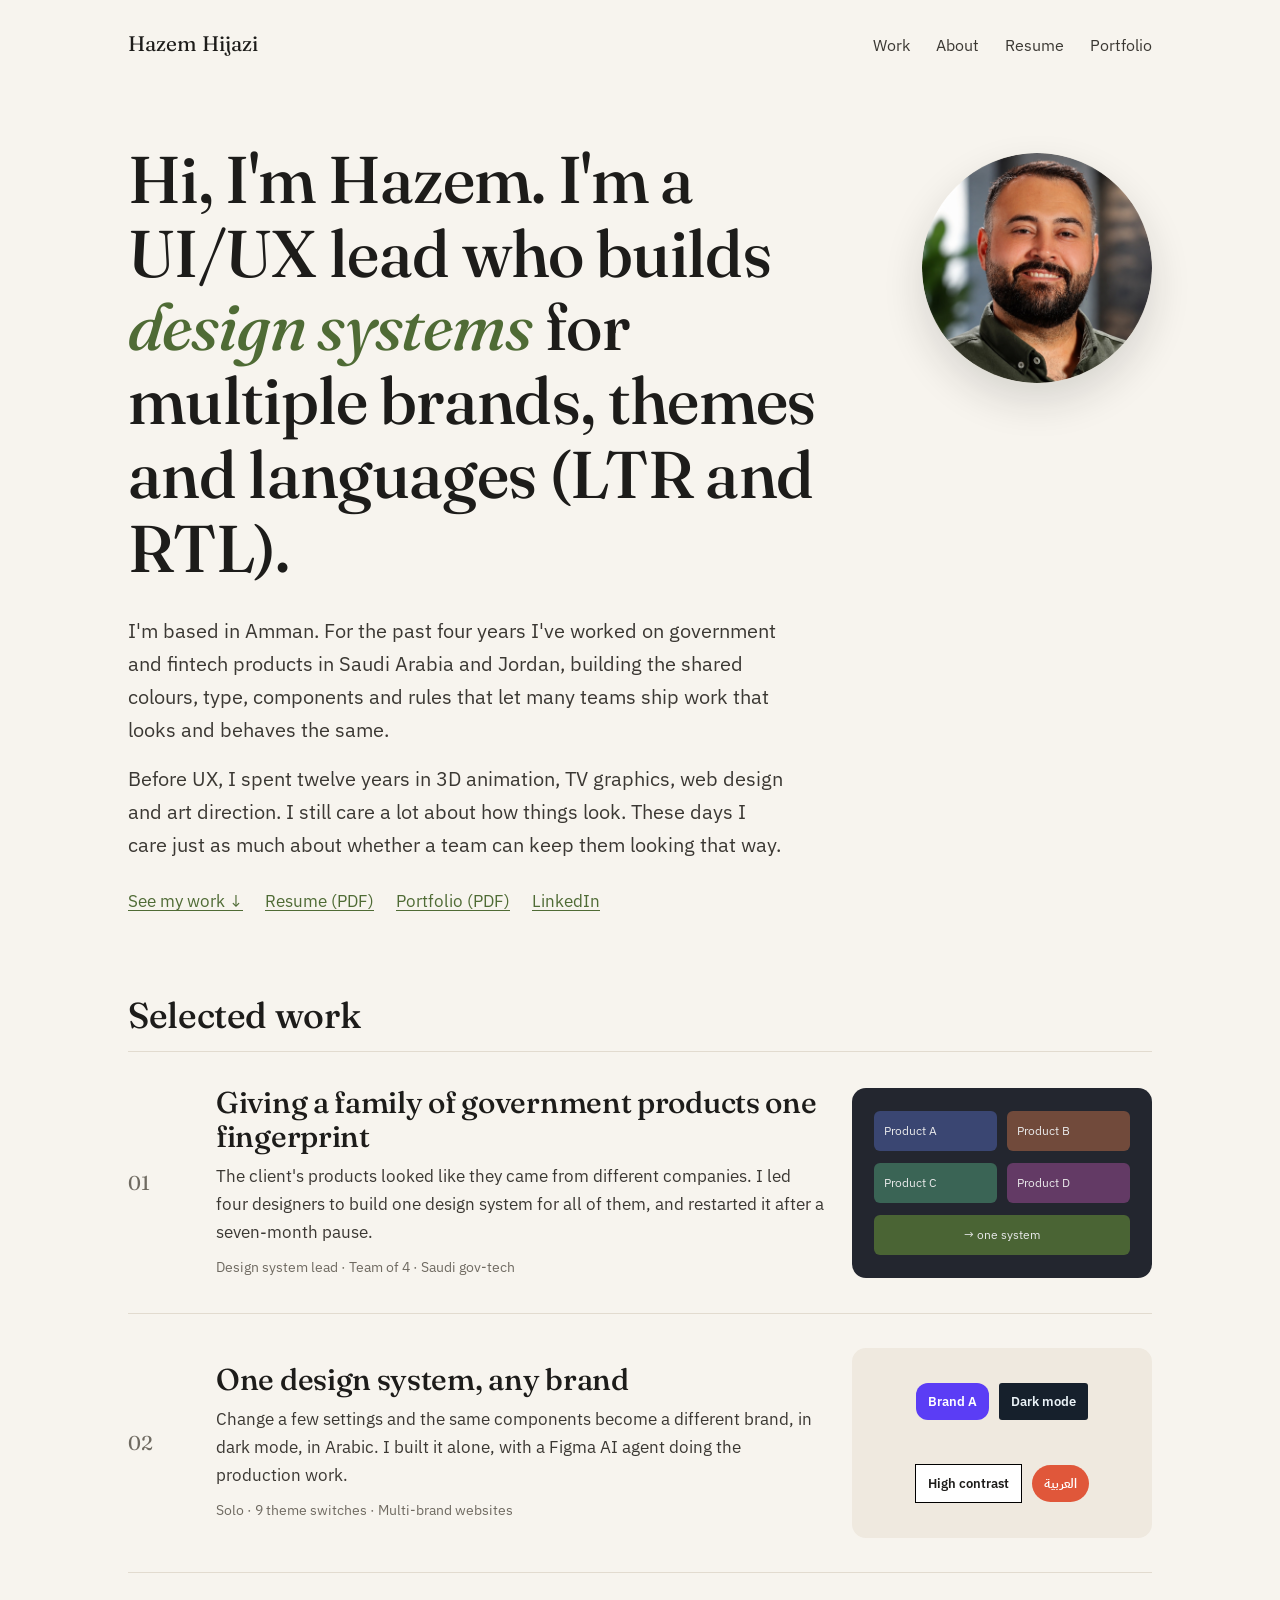
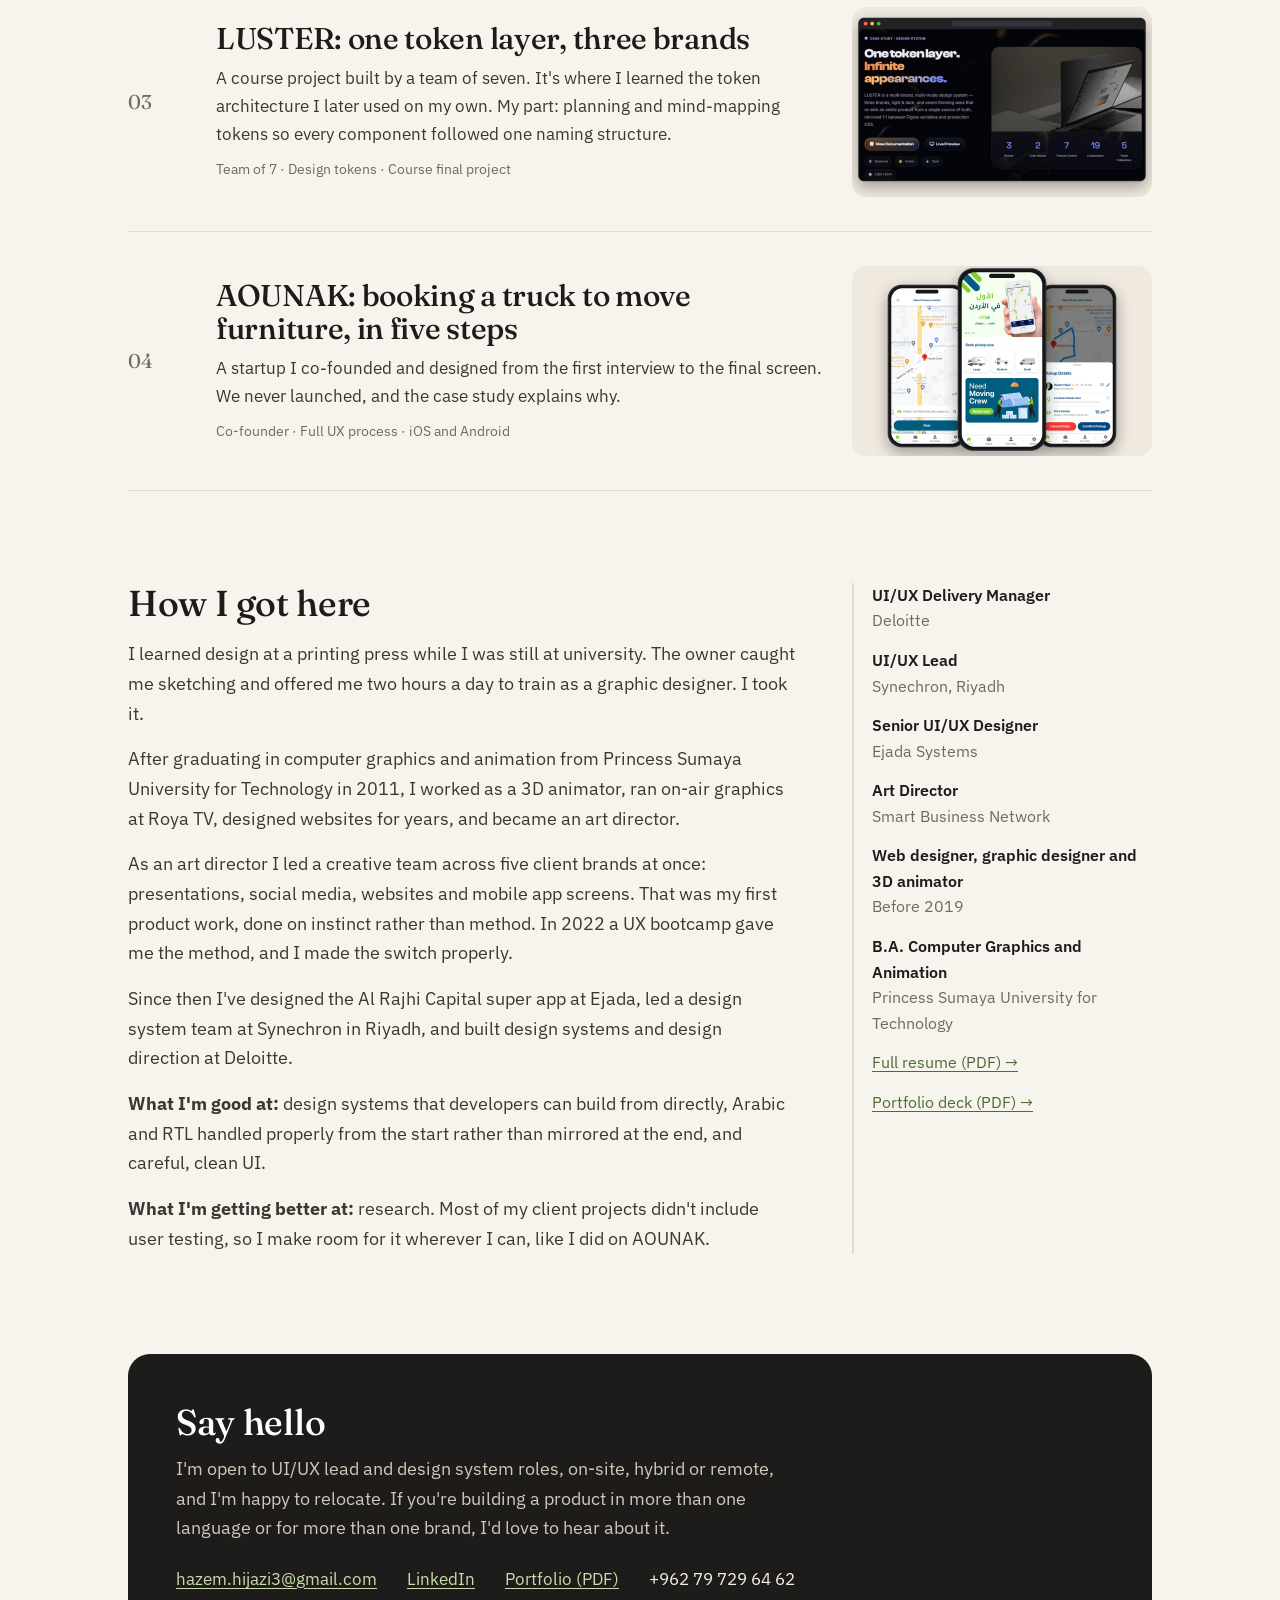
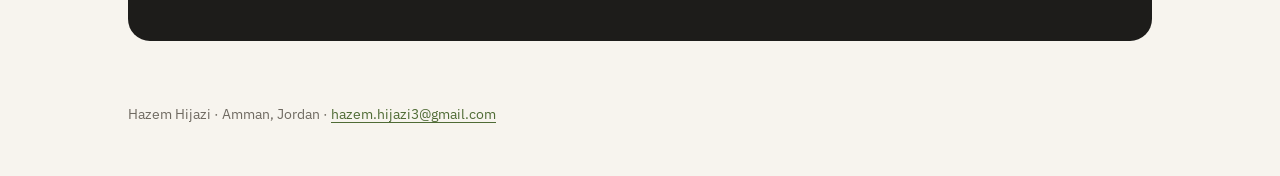
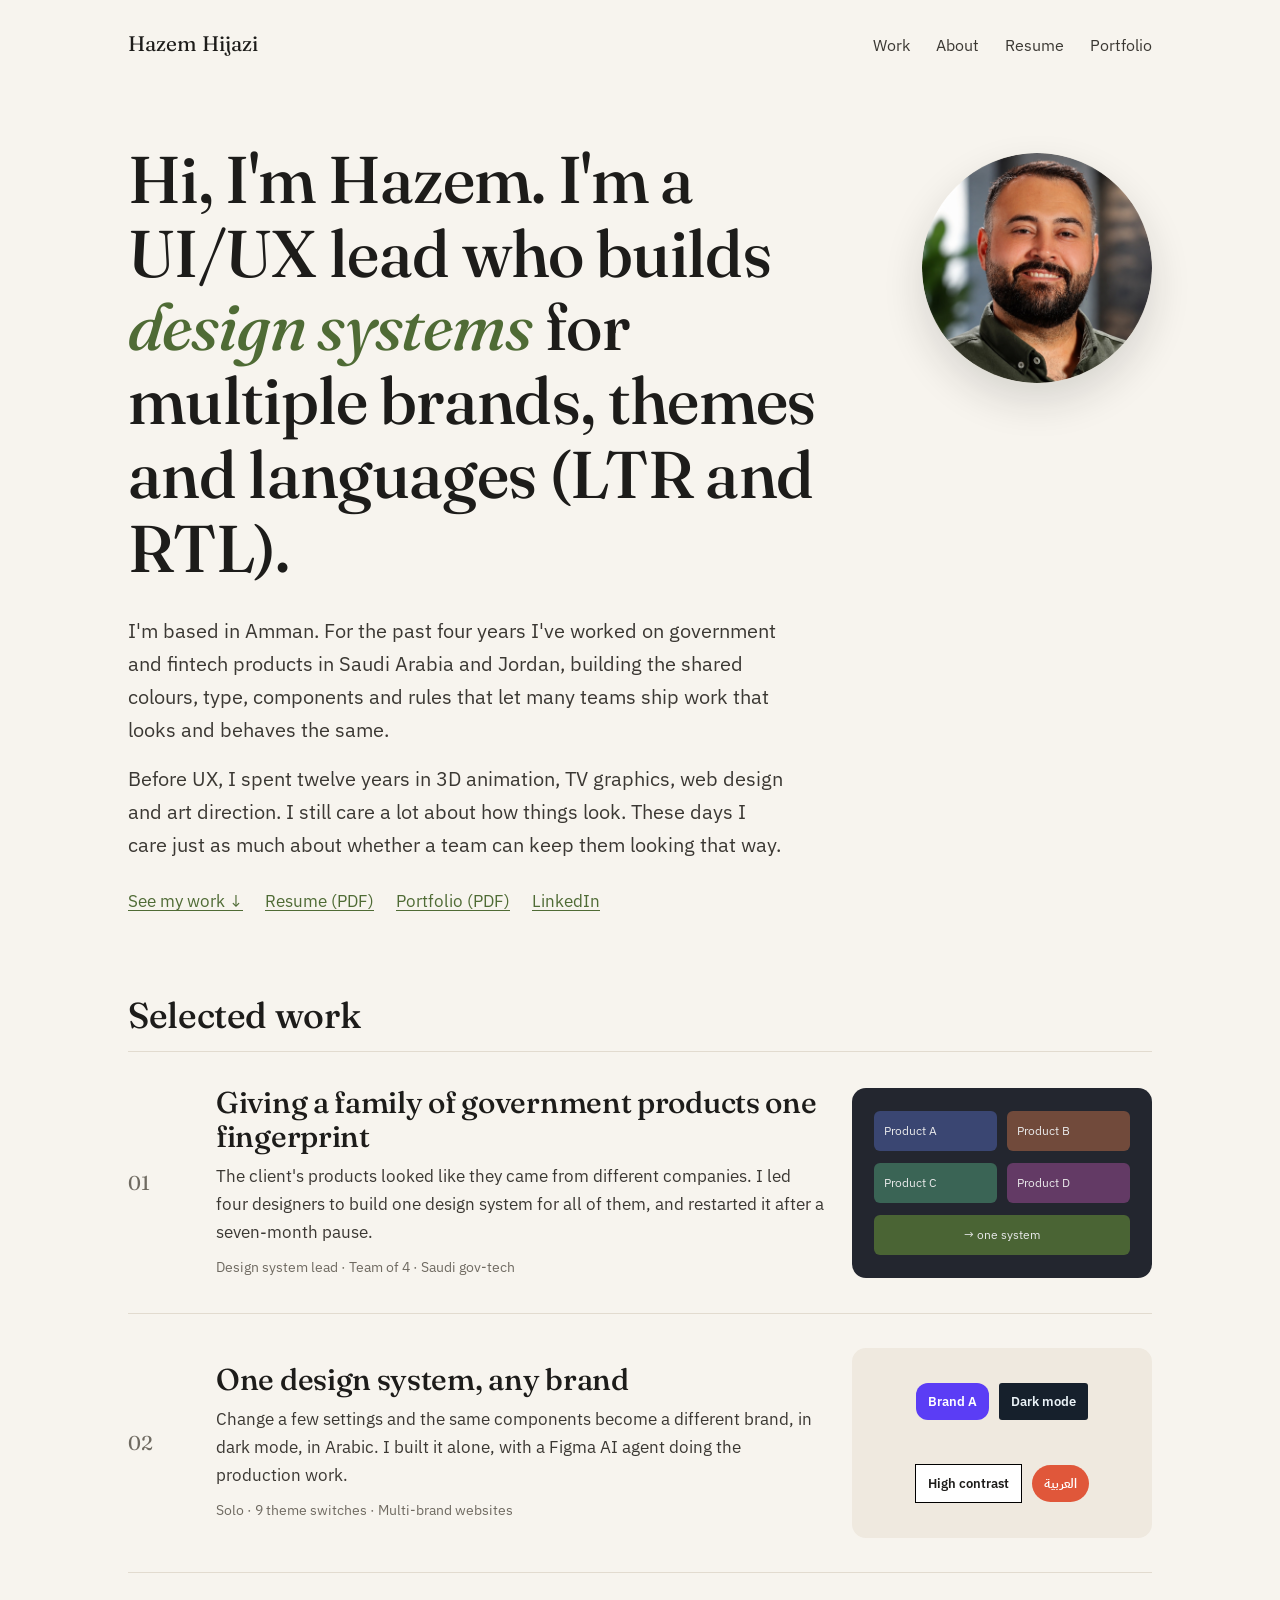
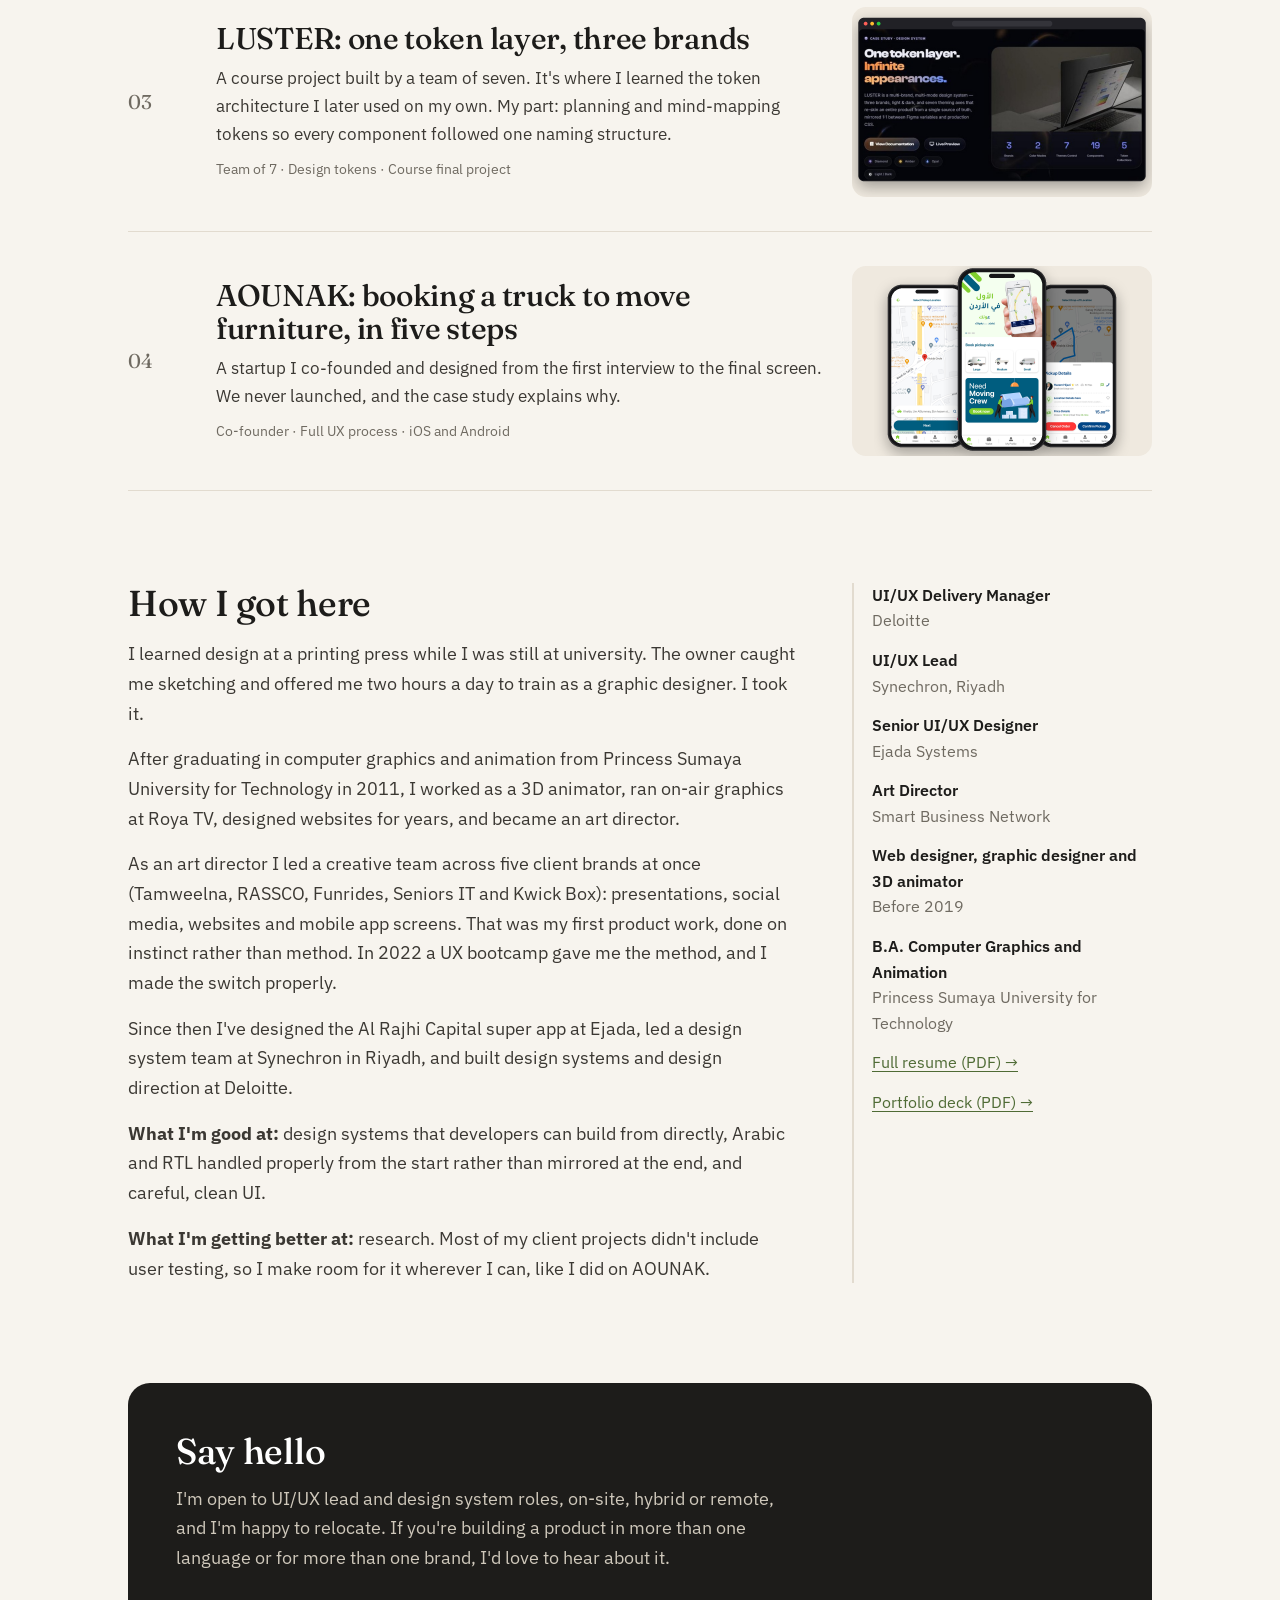
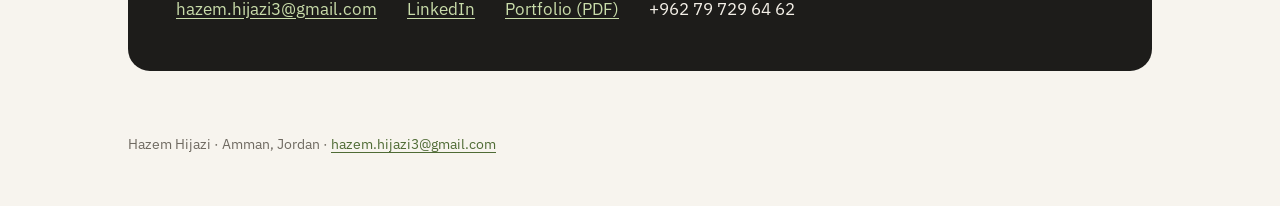
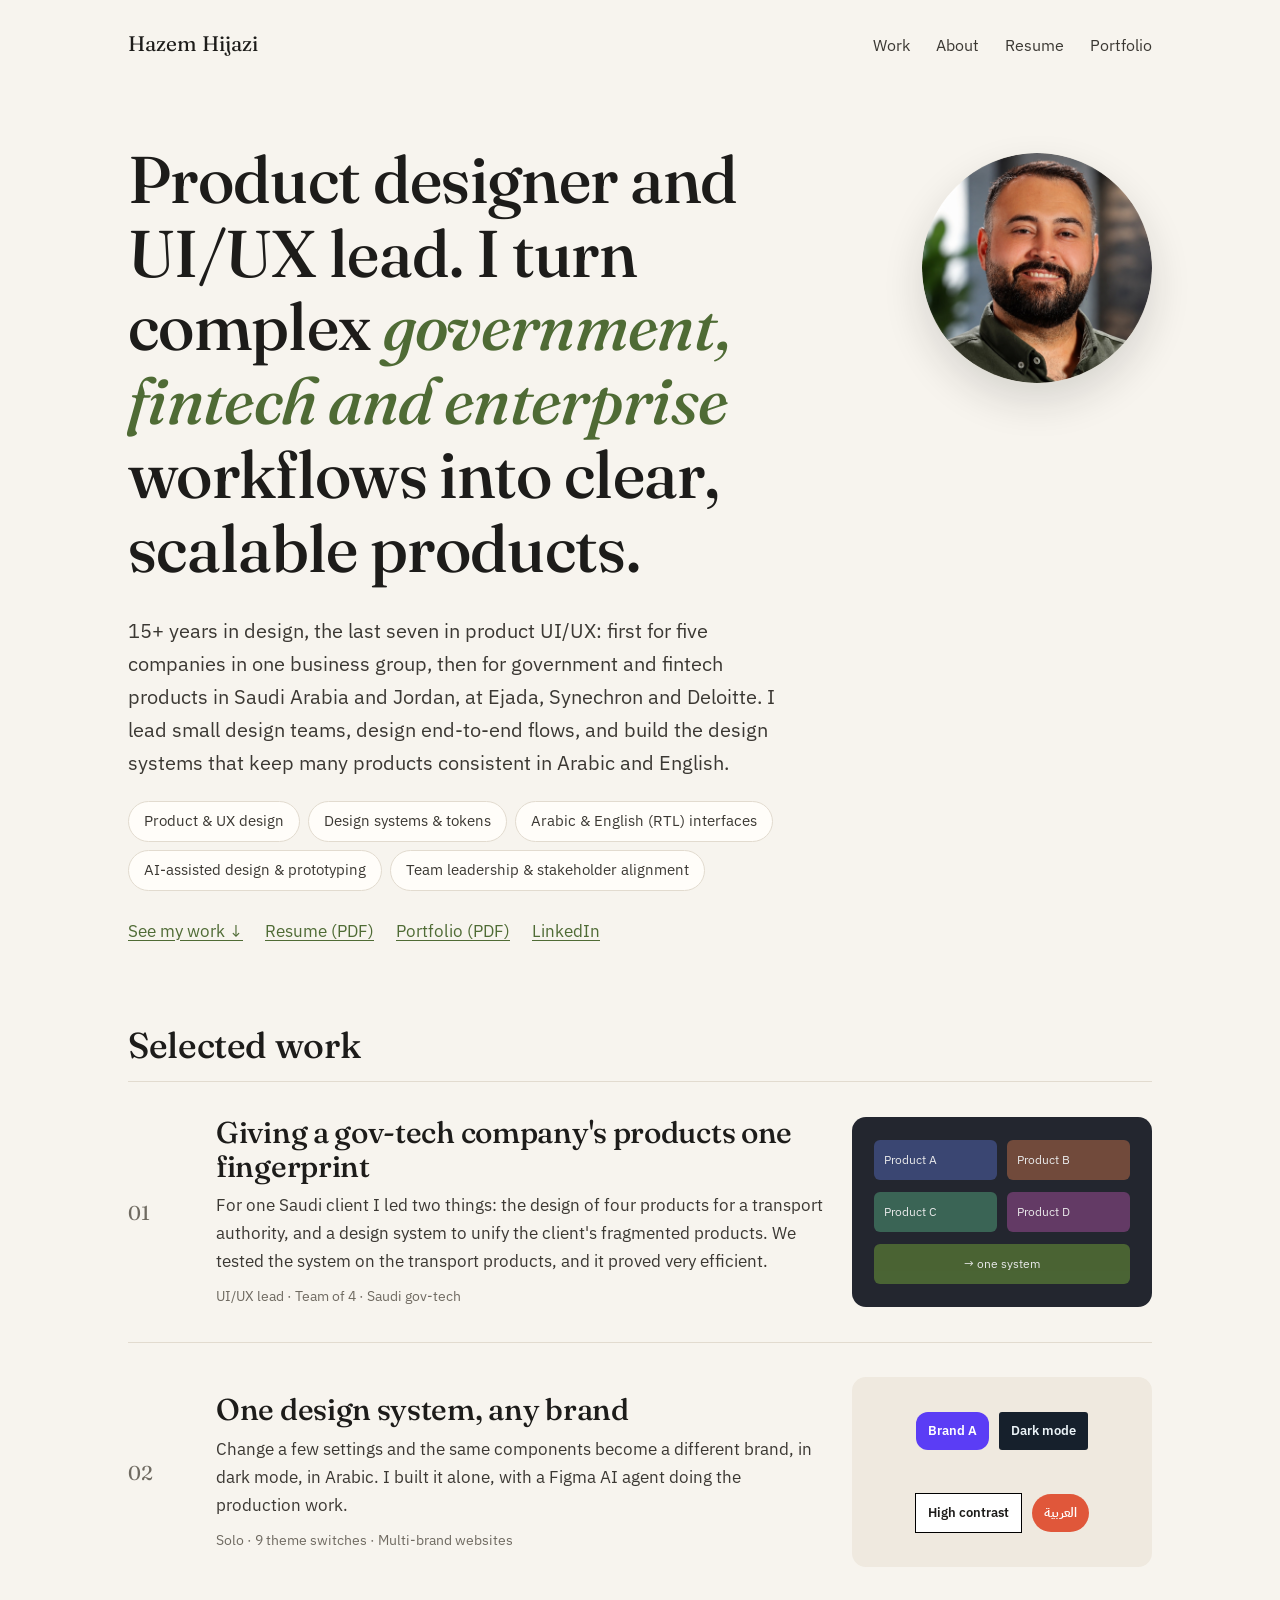
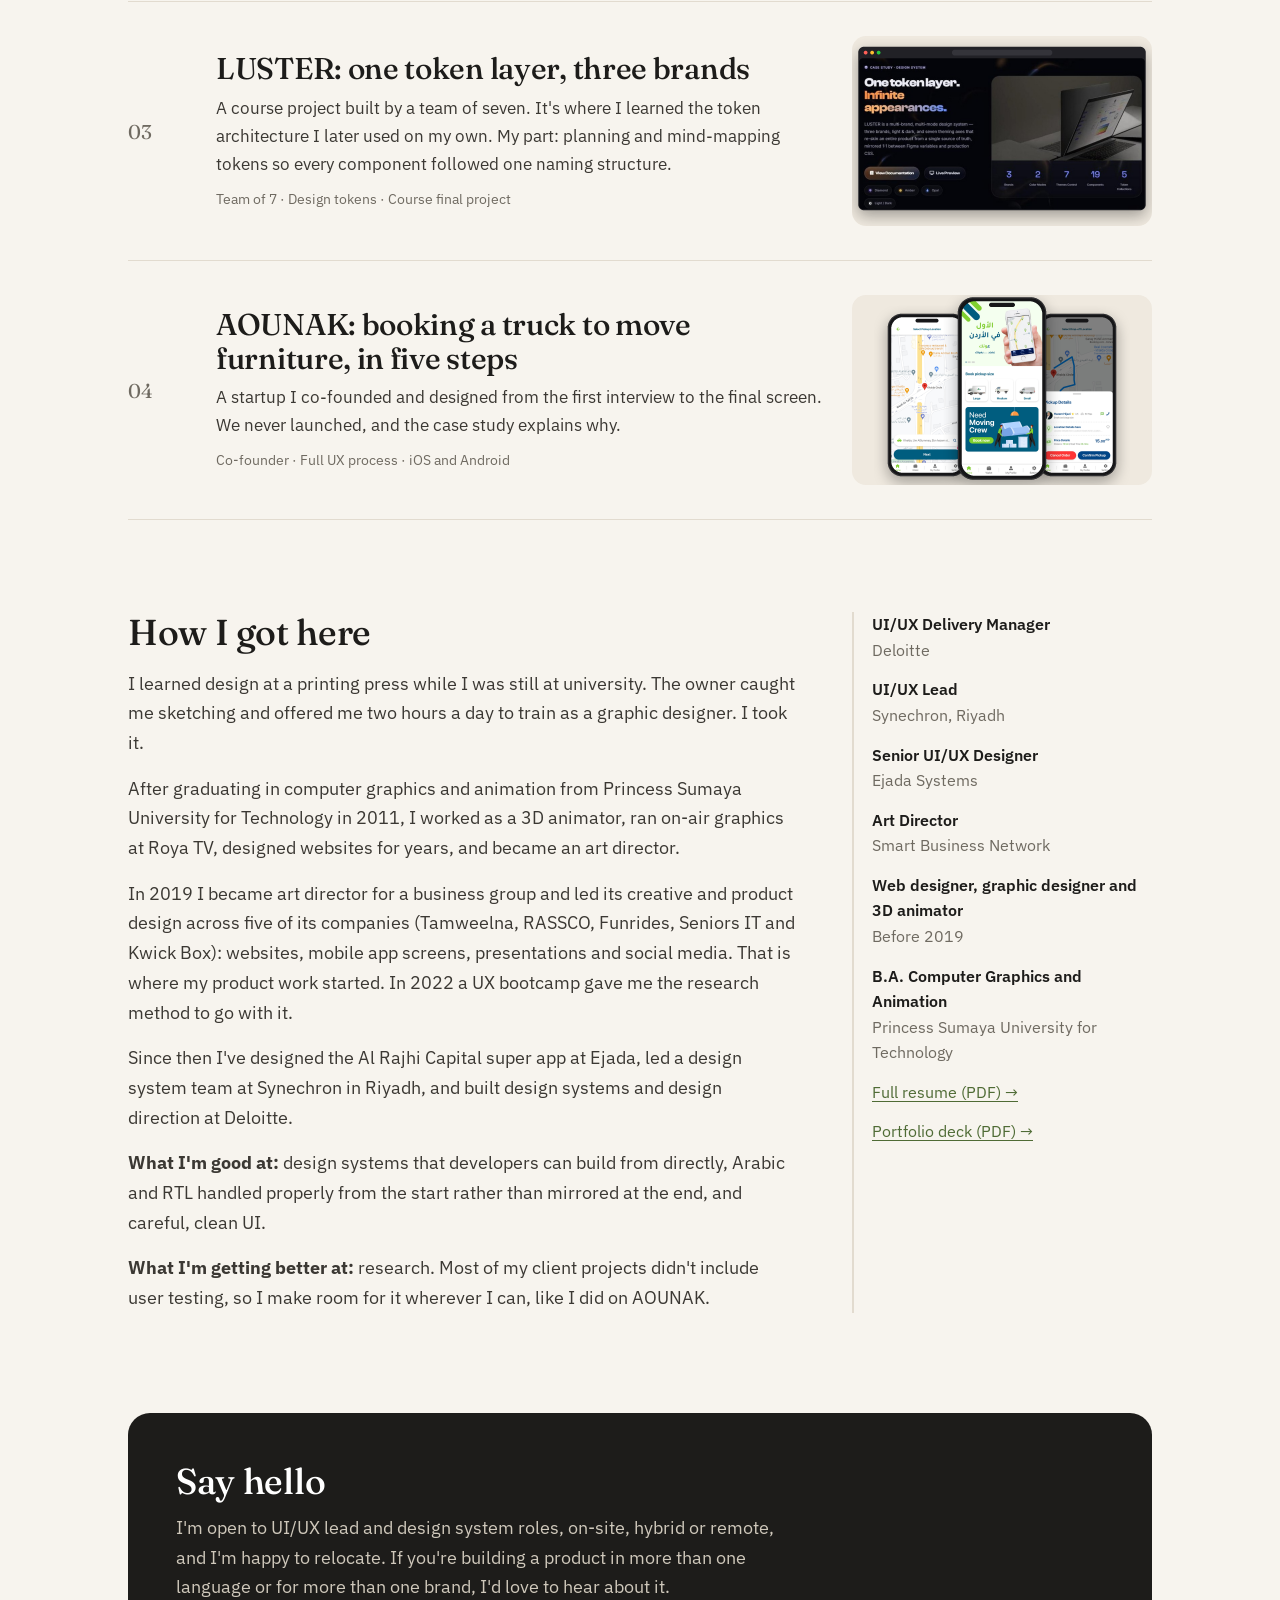
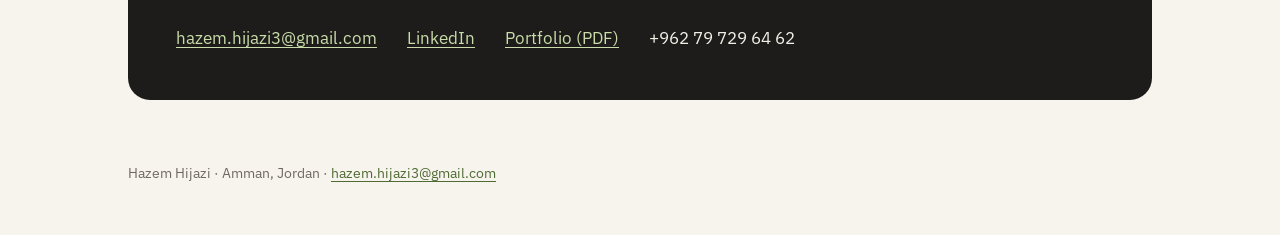
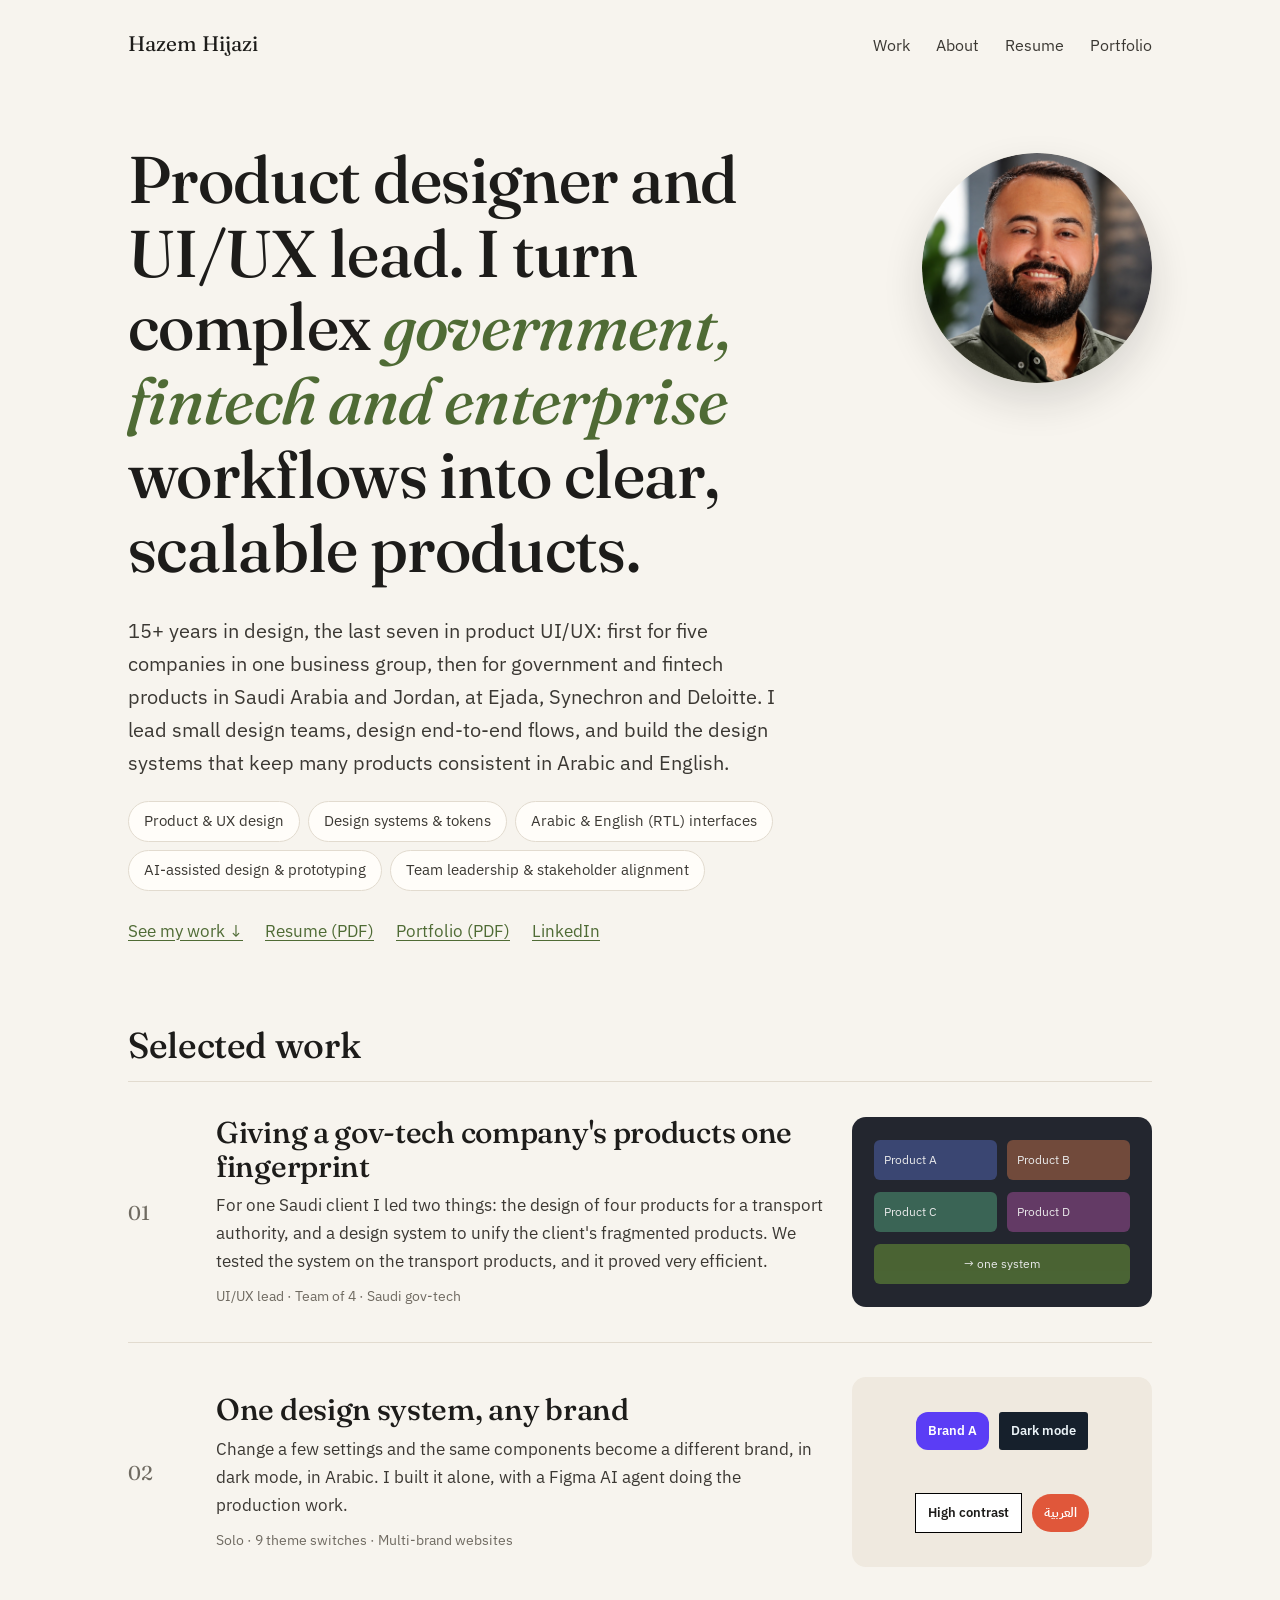
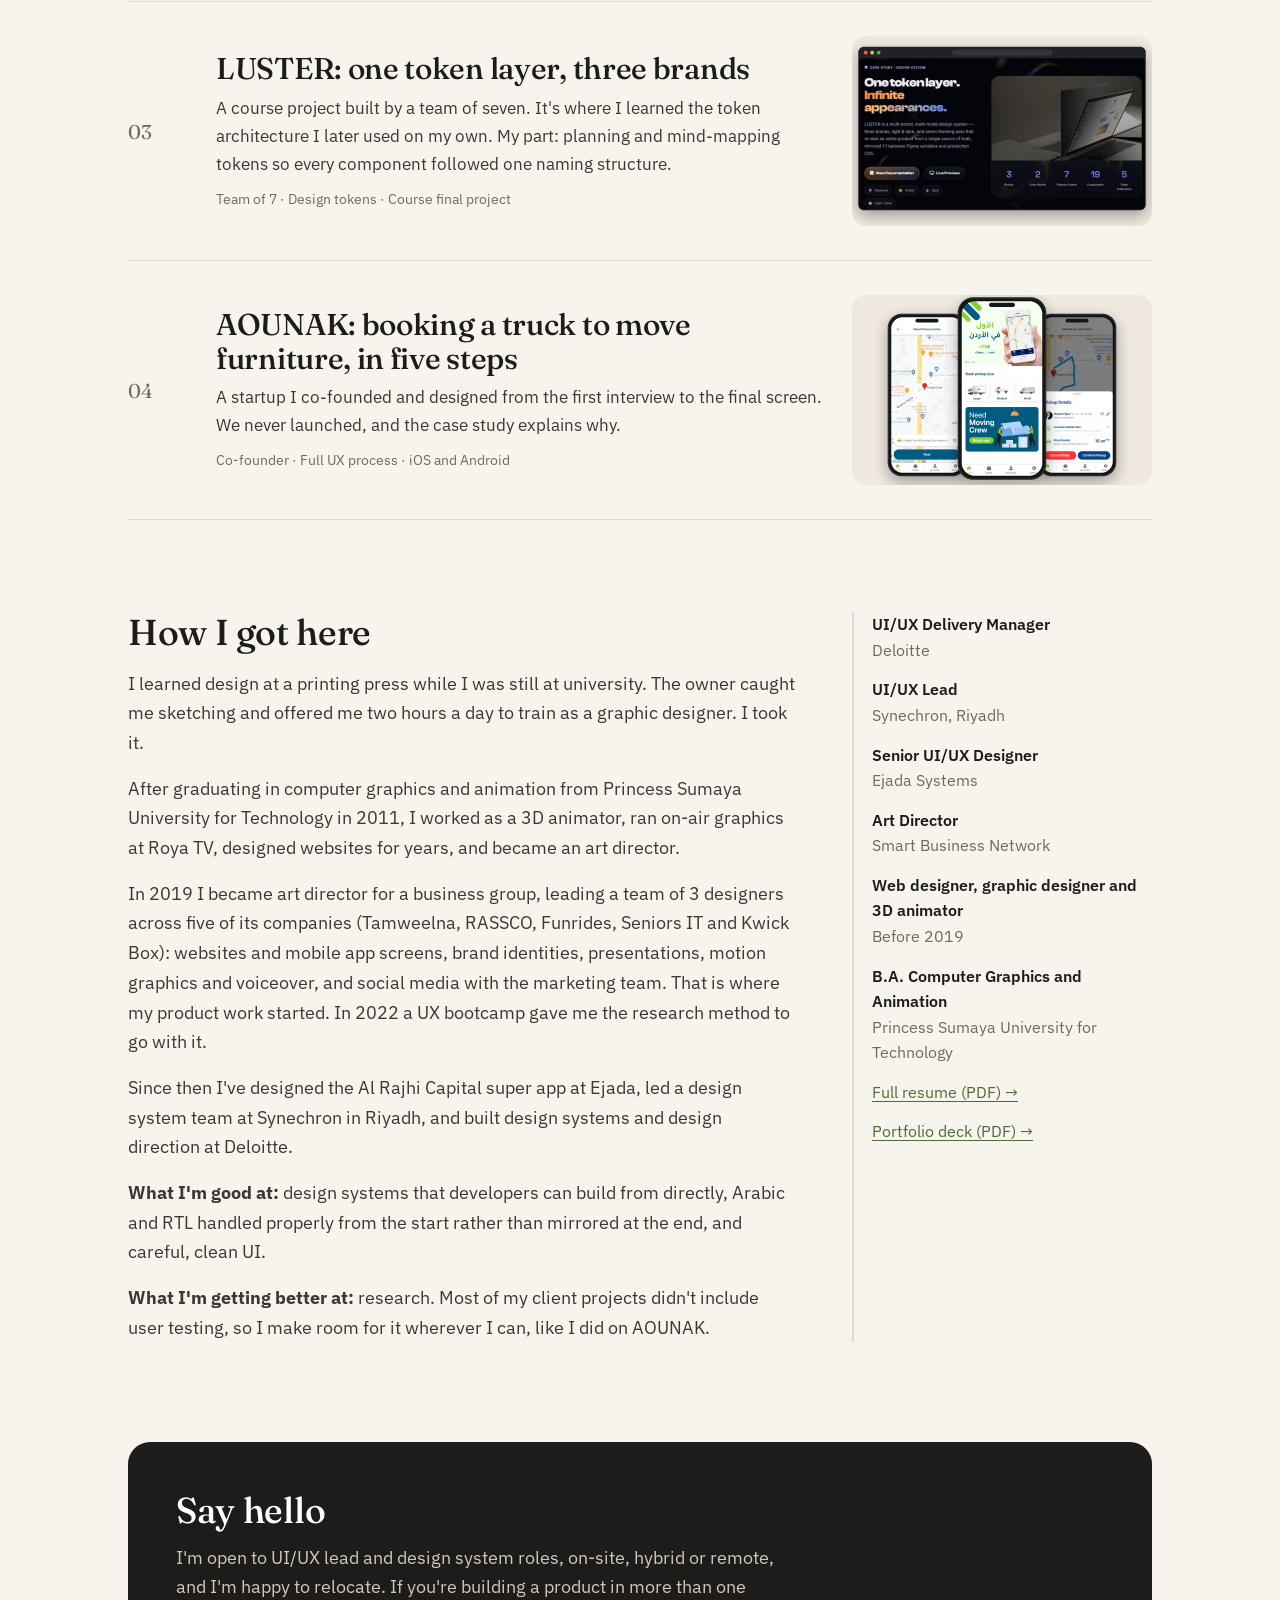
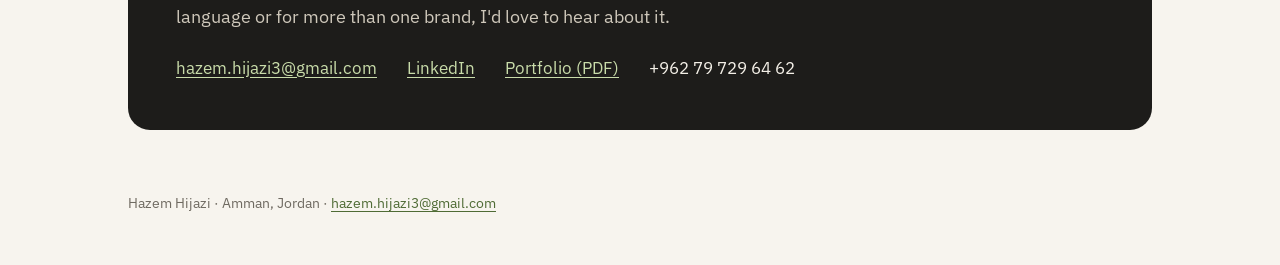
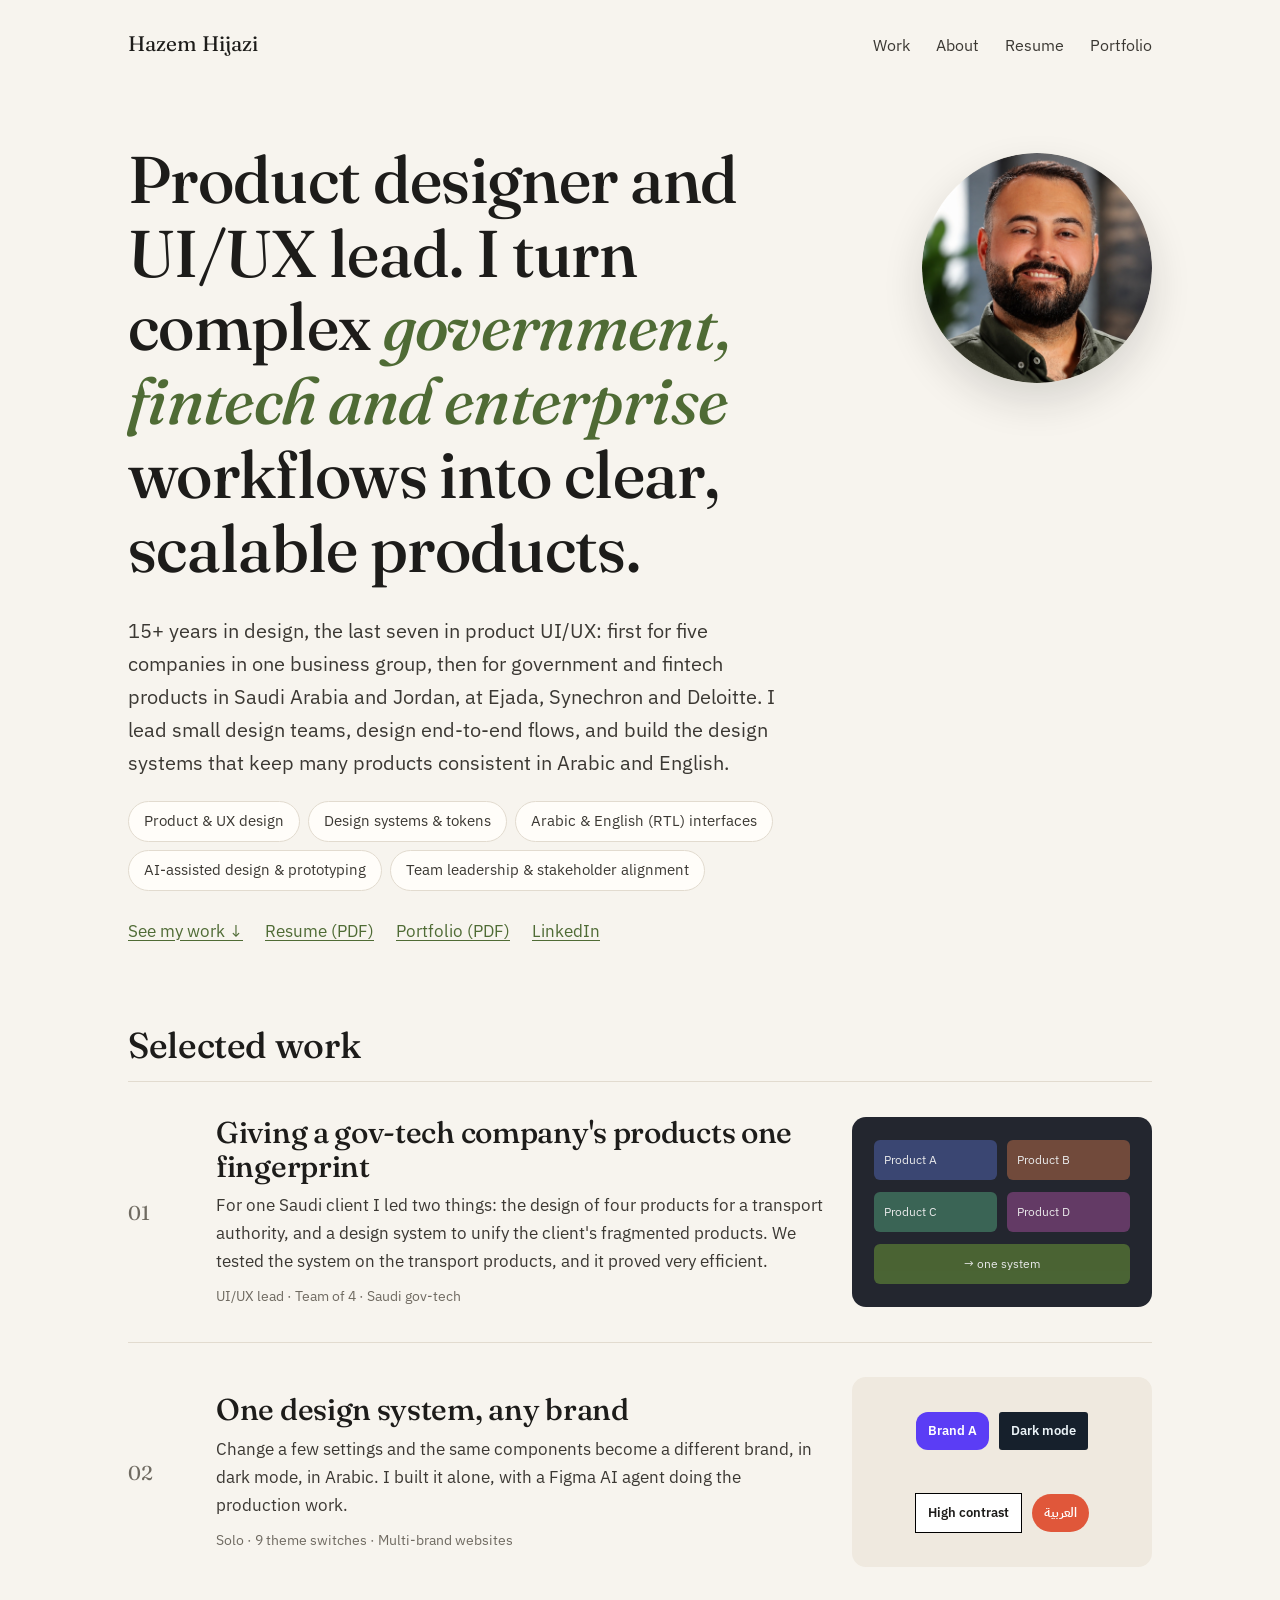
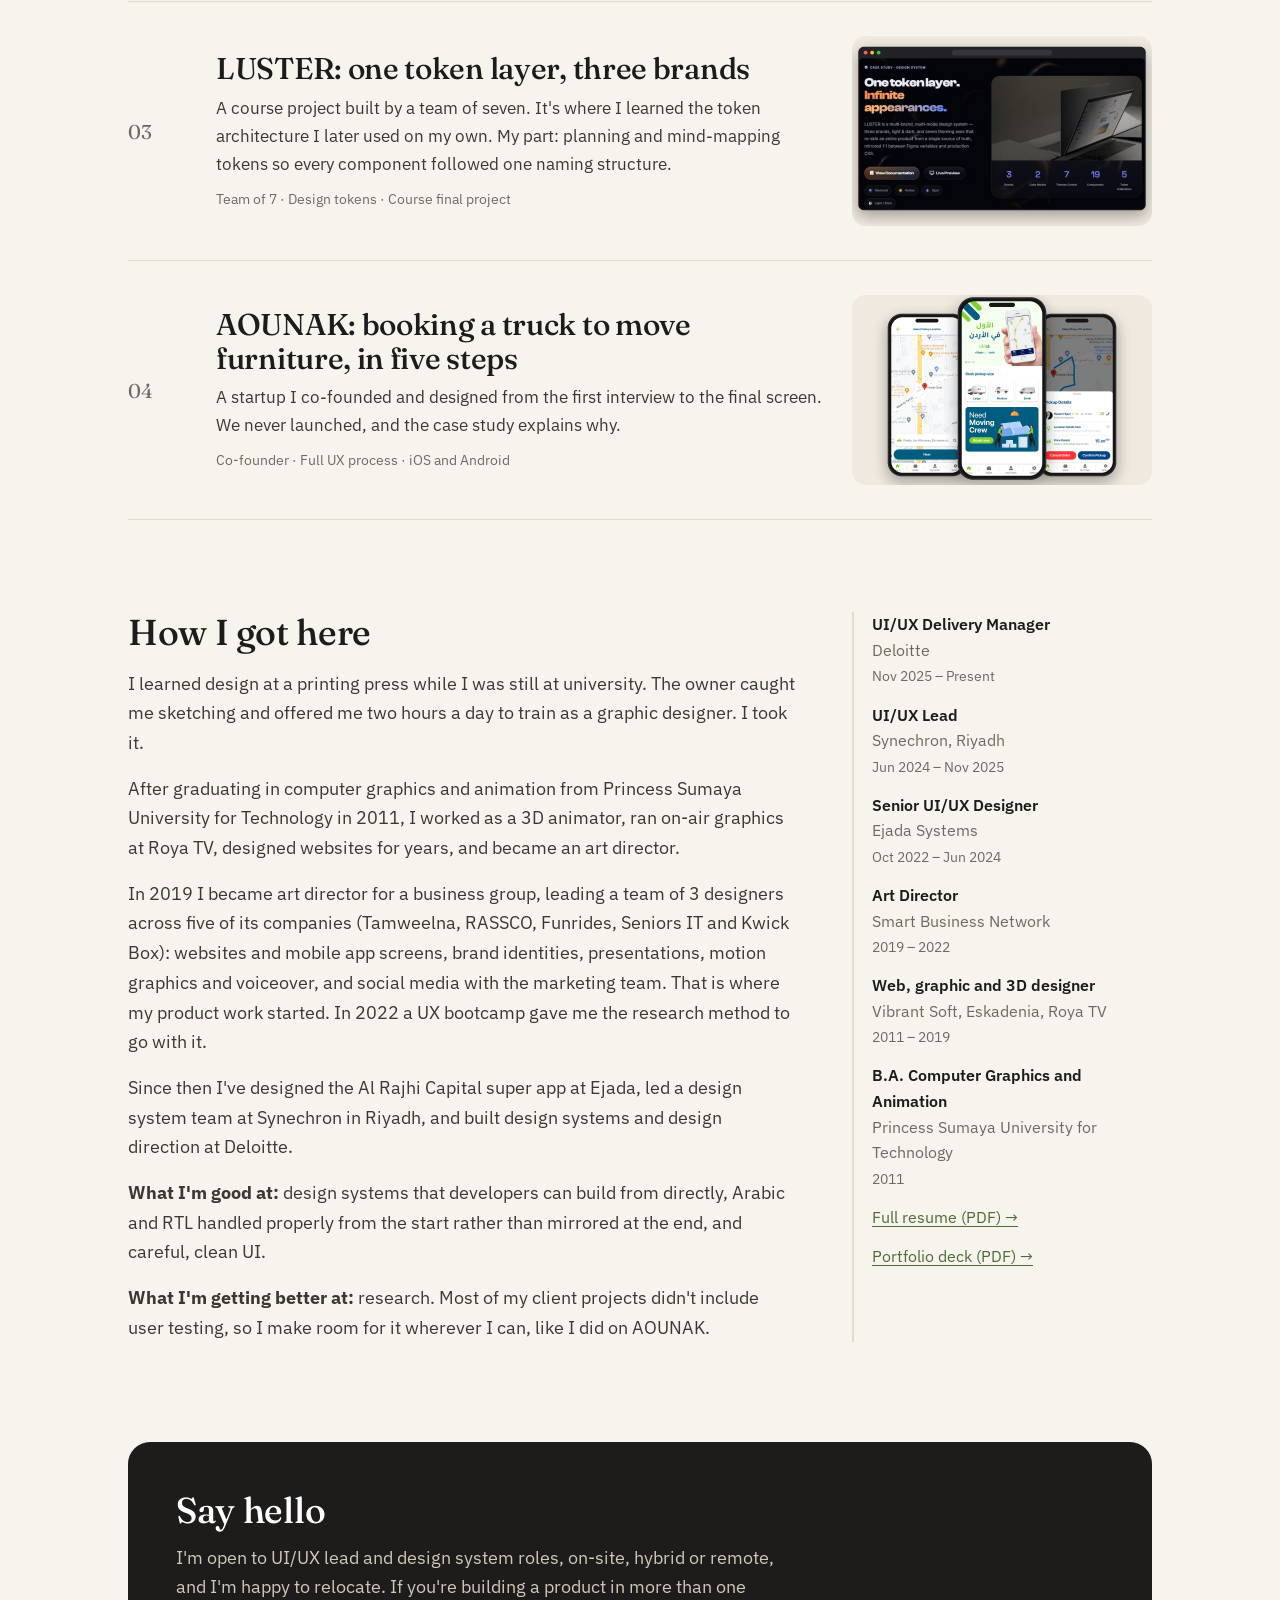
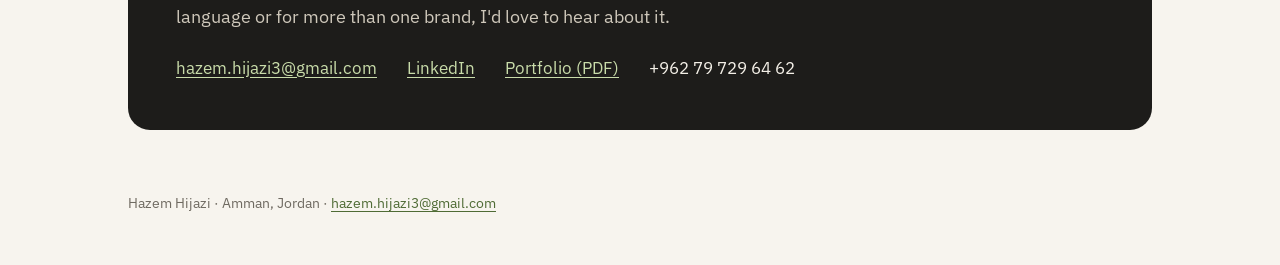
